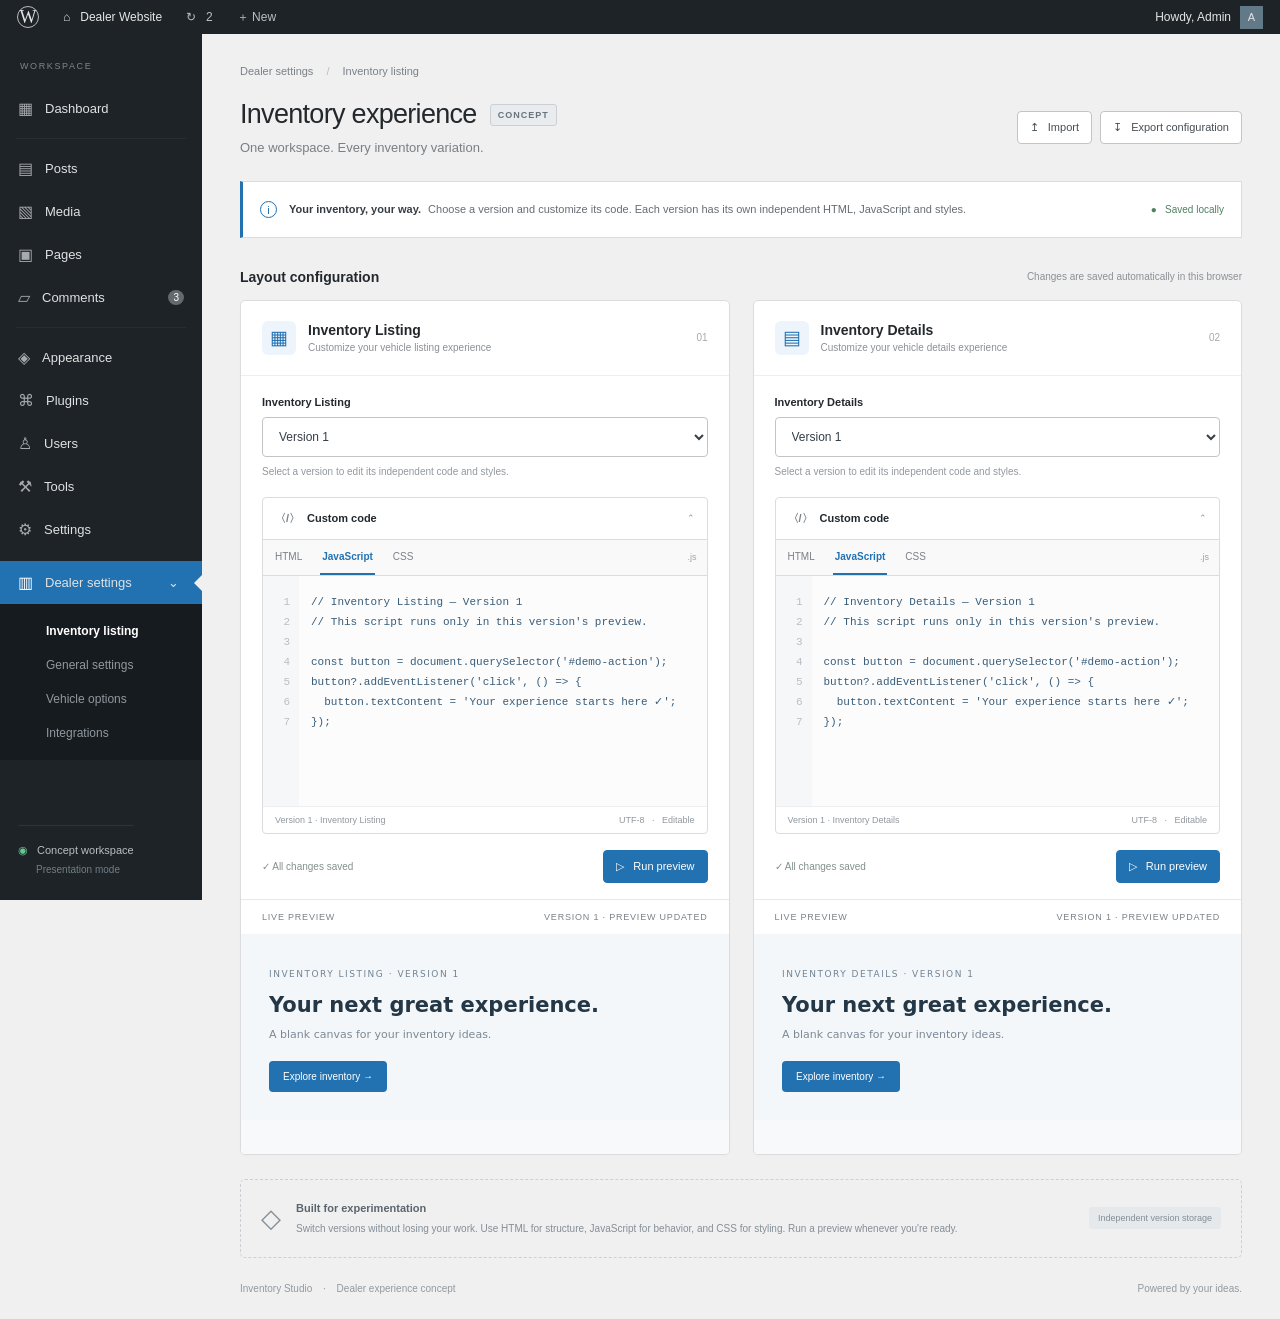
==== index.html @ e8d0c7a8 "Add WordPress-style inventory concept dashboard" ====
<!doctype html>
<html lang="en">
<head><meta charset="utf-8"><meta name="viewport" content="width=device-width, initial-scale=1"><title>Dealer settings ‹ Inventory Studio</title><link rel="stylesheet" href="styles.css"></head>
<body>
<header class="adminbar"><span class="wp-logo">W</span><span class="site-name">⌂ &nbsp; Dealer Website</span><span class="admin-muted">↻ &nbsp; 2</span><span class="admin-muted">＋ New</span><span class="account">Howdy, Admin <span class="avatar">A</span></span></header>
<aside class="sidebar"><div class="nav-label">WORKSPACE</div><div class="nav-item">▦ <span>Dashboard</span></div><div class="nav-divider"></div><div class="nav-item">▤ <span>Posts</span></div><div class="nav-item">▧ <span>Media</span></div><div class="nav-item">▣ <span>Pages</span></div><div class="nav-item">▱ <span>Comments</span><small>3</small></div><div class="nav-divider"></div><div class="nav-item">◈ <span>Appearance</span></div><div class="nav-item">⌘ <span>Plugins</span></div><div class="nav-item">♙ <span>Users</span></div><div class="nav-item">⚒ <span>Tools</span></div><div class="nav-item">⚙ <span>Settings</span></div><div class="dealer-nav"><button class="nav-item selected" id="dealer-toggle" aria-expanded="true">▥ <span>Dealer settings</span><span class="chevron">⌄</span></button><div class="submenu" id="dealer-menu"><button id="inventory-nav" class="active">Inventory listing</button><span>General settings</span><span>Vehicle options</span><span>Integrations</span></div></div><div class="sidebar-bottom">◉ <span>Concept workspace</span><small>Presentation mode</small></div></aside>
<main><div class="breadcrumbs">Dealer settings <span>/</span> Inventory listing</div><div class="page-heading"><div><h1>Inventory experience <span class="badge">CONCEPT</span></h1><p>One workspace. Every inventory variation.</p></div><div class="heading-actions"><button class="button" id="import-button">↥ &nbsp; Import</button><button class="button" id="export-button">↧ &nbsp; Export configuration</button><input type="file" id="import-file" accept="application/json" hidden></div></div>
<div class="notice"><span class="notice-icon">i</span><div><strong>Your inventory, your way.</strong> Choose a version and customize its code. Each version has its own independent HTML, JavaScript and styles.</div><span class="local-label">● &nbsp; Saved locally</span></div>
<div class="section-heading"><h2>Layout configuration</h2><span>Changes are saved automatically in this browser</span></div><div class="workspace" id="workspace"></div>
<div class="help-card"><span>◇</span><div><strong>Built for experimentation</strong><p>Switch versions without losing your work. Use HTML for structure, JavaScript for behavior, and CSS for styling. Run a preview whenever you're ready.</p></div><span class="help-tag">Independent version storage</span></div><footer><span>Inventory Studio <span class="footer-dot">·</span> Dealer experience concept</span><span>Powered by your ideas.</span></footer></main><div id="toast" role="status"></div><script src="app.js"></script></body></html>
---- styles.css ----
:root{font-family:-apple-system,BlinkMacSystemFont,"Segoe UI",sans-serif;color:#23282d;background:#f0f0f1;font-size:13px}*{box-sizing:border-box}body{margin:0}button,select,textarea{font:inherit}button{cursor:pointer}.adminbar{height:34px;background:#1d2327;color:#e5e5e5;display:flex;align-items:center;gap:24px;padding:0 17px;position:fixed;inset:0 0 auto;z-index:10;font-size:12px}.wp-logo{font-family:Georgia,serif;border:1.5px solid #b7bdc2;border-radius:50%;width:22px;height:22px;text-align:center;font-size:18px;line-height:20px}.admin-muted{color:#b9bfc4}.account{margin-left:auto;display:flex;align-items:center;gap:9px}.avatar{background:#627a88;width:23px;height:23px;display:grid;place-items:center;font-size:11px}.sidebar{position:fixed;top:34px;bottom:0;width:202px;background:#1d2327;color:#c3c4c7;padding-top:27px}.nav-label{font-size:9px;letter-spacing:1.6px;color:#7d868d;padding:0 20px 16px}.nav-item{display:flex;align-items:center;gap:12px;padding:12px 18px;font-size:16px;color:#a7aaad;width:100%;background:none;border:0;text-align:left}.nav-item span{font-size:13px;color:#e0e1e2}.nav-item small{background:#646970;border-radius:50%;font-size:10px;padding:2px 5px;margin-left:auto;color:white}.nav-divider{height:1px;background:#ffffff0c;margin:8px 16px}.selected{background:#2271b1;color:white;margin-top:10px;position:relative}.selected:after{content:"";position:absolute;right:0;border:8px solid transparent;border-right-color:#f0f0f1}.chevron{margin-left:auto;margin-right:5px}.submenu{padding:10px 0;background:#161b1f}.submenu button,.submenu>span{display:block;width:100%;text-align:left;border:0;background:none;padding:10px 19px 10px 46px;color:#90989f;font-size:12px}.submenu .active{color:#fff;font-weight:600}.dealer-nav:hover .submenu,.dealer-nav:focus-within .submenu{display:block!important}.sidebar-bottom{position:absolute;bottom:25px;margin:0 18px;border-top:1px solid #ffffff12;padding-top:18px;font-size:11px;color:#6ac393}.sidebar-bottom span{color:#b9bec2;margin-left:6px}.sidebar-bottom small{display:block;margin:7px 0 0 18px;color:#737e86;font-size:10px}main{margin-left:202px;padding:65px 38px 0;max-width:1800px}.breadcrumbs{color:#7b8086;font-size:11px}.breadcrumbs span{padding:0 10px;color:#b8bdc0}.page-heading{display:flex;align-items:center;justify-content:space-between;margin:22px 0 26px;gap:20px}h1{font-size:27px;letter-spacing:-.7px;font-weight:500;margin:0;display:flex;align-items:center;gap:13px}.badge{font-size:9px;color:#69757e;letter-spacing:1px;border:1px solid #ccd0d4;background:#e9ecee;padding:5px 7px;border-radius:3px;font-weight:600}.page-heading p{color:#787f85;margin:10px 0 0;font-size:13px}.heading-actions{display:flex;gap:8px}.button{background:#fff;border:1px solid #c3c4c7;border-radius:4px;color:#454d54;padding:9px 12px;font-size:11px}.button:hover{border-color:#2271b1;color:#2271b1}.notice{display:flex;align-items:center;gap:12px;background:#fff;border:1px solid #dcdcde;border-left:3px solid #2271b1;padding:18px 17px;line-height:1.7;font-size:11px;color:#656d74}.notice strong{color:#343c43;margin-right:4px}.notice-icon{color:#2271b1;border:1px solid #2271b1;border-radius:50%;width:17px;height:17px;text-align:center;line-height:16px;flex-shrink:0}.local-label{margin-left:auto;white-space:nowrap;color:#4f8062;font-size:10px}.section-heading{display:flex;justify-content:space-between;align-items:center;margin:31px 0 15px}.section-heading h2{font-size:14px;font-weight:600;margin:0}.section-heading>span{font-size:10px;color:#8b9095}.workspace{display:grid;grid-template-columns:1fr 1fr;gap:23px}.panel{background:#fff;border:1px solid #dcdcde;border-radius:5px;overflow:hidden;min-width:0;box-shadow:0 2px 3px #00000003}.panel-top{display:flex;gap:12px;align-items:center;padding:20px 21px;border-bottom:1px solid #eee}.panel-icon{width:34px;height:34px;border-radius:6px;background:#edf4fb;color:#2271b1;display:grid;place-items:center;font-size:19px}.panel h3{font-size:14px;margin:0 0 4px;font-weight:600}.panel-top p{margin:0;font-size:10px;color:#8b9095}.panel-number{margin-left:auto;font-size:10px;color:#a5a9ad}.version-field{padding:20px 21px}.version-field label{display:block;font-size:11px;font-weight:600;margin-bottom:9px}.select-wrapper{position:relative}.select-wrapper select{width:100%;padding:11px 12px;border:1px solid #c3c4c7;border-radius:4px;background:#fff;color:#363e46;outline-color:#2271b1;font-size:12px}.version-field p{font-size:10px;color:#93989e;margin:9px 0 0}.editor-widget{margin:0 21px;border:1px solid #dcdcde;border-radius:4px;overflow:hidden}.widget-heading{display:flex;align-items:center;gap:7px;padding:13px 12px;border-bottom:1px solid #dcdcde;font-weight:600;font-size:11px}.widget-heading span{color:#77818a}.widget-heading small{margin-left:auto;font-size:9px;color:#91989e;font-weight:400}.tabs{display:flex;align-items:center;background:#f9f9fa;border-bottom:1px solid #dcdcde;padding:0 10px;gap:16px}.tab{border:0;background:none;padding:11px 2px;font-size:10px;color:#7b8188;border-bottom:2px solid transparent}.tab.active{color:#2271b1;border-bottom-color:#2271b1;font-weight:600}.language-label{margin-left:auto;font-size:9px;color:#9da3a9}.code-container{display:flex;background:#fcfcfd;height:230px}.line-numbers{width:36px;flex-shrink:0;padding:16px 9px;text-align:right;color:#b9bfc5;background:#f6f7f8;overflow:hidden;font:11px/20px monospace;white-space:pre}.code-editor{resize:none;border:0;outline:none;padding:16px 12px;flex:1;width:100%;background:transparent;color:#385d7a;font:11px/20px ui-monospace,SFMono-Regular,Consolas,monospace;tab-size:2;white-space:pre;overflow:auto}.editor-status{padding:8px 12px;border-top:1px solid #eceef0;font-size:9px;color:#90989f;display:flex;justify-content:space-between}.panel-actions{display:flex;align-items:center;justify-content:space-between;padding:16px 21px}.save-status{font-size:10px;color:#83918b}.primary{background:#2271b1;border-color:#2271b1;color:#fff}.primary:hover{background:#135e96;color:#fff}.preview{border-top:1px solid #e7e8ea}.preview-heading{padding:12px 21px;display:flex;justify-content:space-between;color:#79828a;font-size:9px;text-transform:uppercase;letter-spacing:.8px}.preview iframe{width:100%;height:220px;border:0;background:#f7f9fb;display:block}.help-card{display:flex;gap:15px;align-items:center;border:1px dashed #ccd0d4;border-radius:5px;padding:20px;margin-top:24px;color:#848e96}.help-card>span:first-child{font-size:26px}.help-card strong{font-size:11px;color:#5b656e}.help-card p{font-size:10px;line-height:1.7;margin:5px 0 0}.help-tag{margin-left:auto;font-size:9px;white-space:nowrap;background:#e5e9ec;padding:6px 9px;border-radius:3px}footer{display:flex;justify-content:space-between;color:#92999f;font-size:10px;padding:25px 0}.footer-dot{padding:0 8px}#toast{position:fixed;bottom:25px;right:25px;background:#1d2327;color:white;padding:12px 18px;border-radius:5px;font-size:12px;display:none;z-index:30}button:focus-visible{outline:2px solid #2271b1;outline-offset:3px}@media(min-width:1500px){.code-container{height:300px}.preview iframe{height:260px}}@media(max-width:1050px){main{padding-left:23px;padding-right:23px}.workspace{grid-template-columns:1fr}.local-label,.help-tag{display:none}.heading-actions{flex-shrink:0}.page-heading{align-items:flex-start}h1{font-size:23px;flex-wrap:wrap}}@media(max-width:650px){.sidebar{width:55px}.nav-label,.nav-item span,.nav-item small,.submenu,.sidebar-bottom{display:none}.dealer-nav:hover .submenu,.dealer-nav:focus-within .submenu{display:block;position:absolute;left:55px;width:175px;z-index:20}.nav-item{padding:13px 18px}.submenu button,.submenu>span{padding-left:20px}main{margin-left:55px;padding:58px 15px 0}.page-heading{flex-direction:column}.section-heading>span,.admin-muted,.site-name{display:none}.notice{font-size:10px}.heading-actions .button{font-size:10px}footer{gap:15px;line-height:1.6}.panel-top,.version-field{padding:17px}.editor-widget{margin:0 17px}}
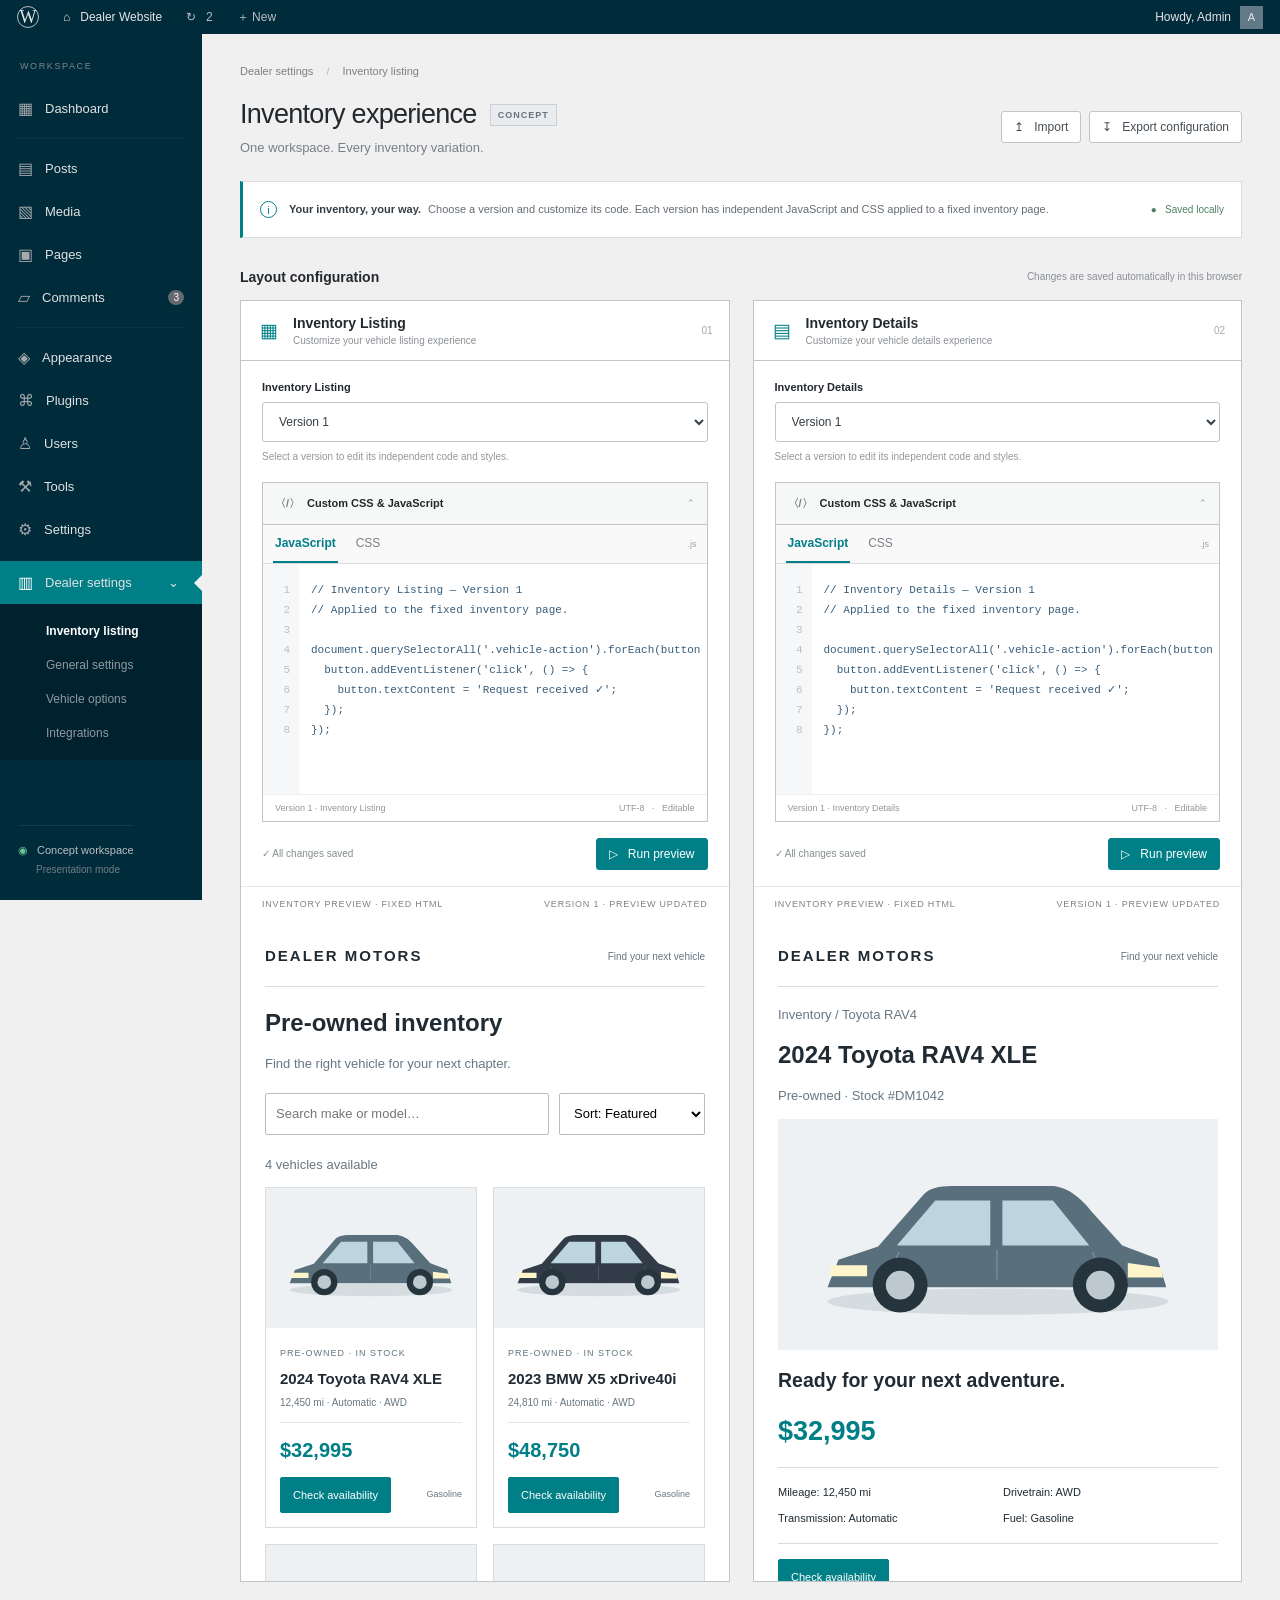
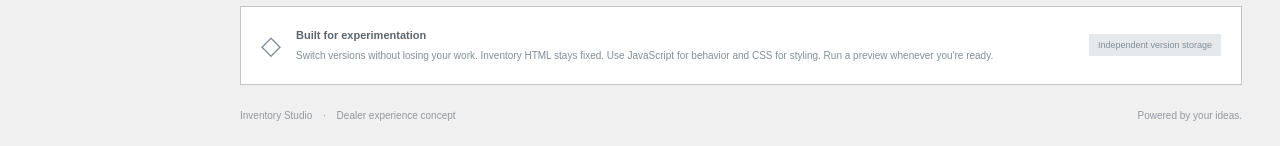
==== commit 57a14eff: "Restyle admin with WP Engine palette and fixed inventory previews" ====
--- a/index.html
+++ b/index.html
@@ -5,6 +5,6 @@
 <header class="adminbar"><span class="wp-logo">W</span><span class="site-name">⌂ &nbsp; Dealer Website</span><span class="admin-muted">↻ &nbsp; 2</span><span class="admin-muted">＋ New</span><span class="account">Howdy, Admin <span class="avatar">A</span></span></header>
 <aside class="sidebar"><div class="nav-label">WORKSPACE</div><div class="nav-item">▦ <span>Dashboard</span></div><div class="nav-divider"></div><div class="nav-item">▤ <span>Posts</span></div><div class="nav-item">▧ <span>Media</span></div><div class="nav-item">▣ <span>Pages</span></div><div class="nav-item">▱ <span>Comments</span><small>3</small></div><div class="nav-divider"></div><div class="nav-item">◈ <span>Appearance</span></div><div class="nav-item">⌘ <span>Plugins</span></div><div class="nav-item">♙ <span>Users</span></div><div class="nav-item">⚒ <span>Tools</span></div><div class="nav-item">⚙ <span>Settings</span></div><div class="dealer-nav"><button class="nav-item selected" id="dealer-toggle" aria-expanded="true">▥ <span>Dealer settings</span><span class="chevron">⌄</span></button><div class="submenu" id="dealer-menu"><button id="inventory-nav" class="active">Inventory listing</button><span>General settings</span><span>Vehicle options</span><span>Integrations</span></div></div><div class="sidebar-bottom">◉ <span>Concept workspace</span><small>Presentation mode</small></div></aside>
 <main><div class="breadcrumbs">Dealer settings <span>/</span> Inventory listing</div><div class="page-heading"><div><h1>Inventory experience <span class="badge">CONCEPT</span></h1><p>One workspace. Every inventory variation.</p></div><div class="heading-actions"><button class="button" id="import-button">↥ &nbsp; Import</button><button class="button" id="export-button">↧ &nbsp; Export configuration</button><input type="file" id="import-file" accept="application/json" hidden></div></div>
-<div class="notice"><span class="notice-icon">i</span><div><strong>Your inventory, your way.</strong> Choose a version and customize its code. Each version has its own independent HTML, JavaScript and styles.</div><span class="local-label">● &nbsp; Saved locally</span></div>
+<div class="notice"><span class="notice-icon">i</span><div><strong>Your inventory, your way.</strong> Choose a version and customize its code. Each version has independent JavaScript and CSS applied to a fixed inventory page.</div><span class="local-label">● &nbsp; Saved locally</span></div>
 <div class="section-heading"><h2>Layout configuration</h2><span>Changes are saved automatically in this browser</span></div><div class="workspace" id="workspace"></div>
-<div class="help-card"><span>◇</span><div><strong>Built for experimentation</strong><p>Switch versions without losing your work. Use HTML for structure, JavaScript for behavior, and CSS for styling. Run a preview whenever you're ready.</p></div><span class="help-tag">Independent version storage</span></div><footer><span>Inventory Studio <span class="footer-dot">·</span> Dealer experience concept</span><span>Powered by your ideas.</span></footer></main><div id="toast" role="status"></div><script src="app.js"></script></body></html>
+<div class="help-card"><span>◇</span><div><strong>Built for experimentation</strong><p>Switch versions without losing your work. Inventory HTML stays fixed. Use JavaScript for behavior and CSS for styling. Run a preview whenever you're ready.</p></div><span class="help-tag">Independent version storage</span></div><footer><span>Inventory Studio <span class="footer-dot">·</span> Dealer experience concept</span><span>Powered by your ideas.</span></footer></main><div id="toast" role="status"></div><script src="app.js"></script></body></html>
--- a/styles.css
+++ b/styles.css
@@ -1 +1,14 @@
-:root{font-family:-apple-system,BlinkMacSystemFont,"Segoe UI",sans-serif;color:#23282d;background:#f0f0f1;font-size:13px}*{box-sizing:border-box}body{margin:0}button,select,textarea{font:inherit}button{cursor:pointer}.adminbar{height:34px;background:#1d2327;color:#e5e5e5;display:flex;align-items:center;gap:24px;padding:0 17px;position:fixed;inset:0 0 auto;z-index:10;font-size:12px}.wp-logo{font-family:Georgia,serif;border:1.5px solid #b7bdc2;border-radius:50%;width:22px;height:22px;text-align:center;font-size:18px;line-height:20px}.admin-muted{color:#b9bfc4}.account{margin-left:auto;display:flex;align-items:center;gap:9px}.avatar{background:#627a88;width:23px;height:23px;display:grid;place-items:center;font-size:11px}.sidebar{position:fixed;top:34px;bottom:0;width:202px;background:#1d2327;color:#c3c4c7;padding-top:27px}.nav-label{font-size:9px;letter-spacing:1.6px;color:#7d868d;padding:0 20px 16px}.nav-item{display:flex;align-items:center;gap:12px;padding:12px 18px;font-size:16px;color:#a7aaad;width:100%;background:none;border:0;text-align:left}.nav-item span{font-size:13px;color:#e0e1e2}.nav-item small{background:#646970;border-radius:50%;font-size:10px;padding:2px 5px;margin-left:auto;color:white}.nav-divider{height:1px;background:#ffffff0c;margin:8px 16px}.selected{background:#2271b1;color:white;margin-top:10px;position:relative}.selected:after{content:"";position:absolute;right:0;border:8px solid transparent;border-right-color:#f0f0f1}.chevron{margin-left:auto;margin-right:5px}.submenu{padding:10px 0;background:#161b1f}.submenu button,.submenu>span{display:block;width:100%;text-align:left;border:0;background:none;padding:10px 19px 10px 46px;color:#90989f;font-size:12px}.submenu .active{color:#fff;font-weight:600}.dealer-nav:hover .submenu,.dealer-nav:focus-within .submenu{display:block!important}.sidebar-bottom{position:absolute;bottom:25px;margin:0 18px;border-top:1px solid #ffffff12;padding-top:18px;font-size:11px;color:#6ac393}.sidebar-bottom span{color:#b9bec2;margin-left:6px}.sidebar-bottom small{display:block;margin:7px 0 0 18px;color:#737e86;font-size:10px}main{margin-left:202px;padding:65px 38px 0;max-width:1800px}.breadcrumbs{color:#7b8086;font-size:11px}.breadcrumbs span{padding:0 10px;color:#b8bdc0}.page-heading{display:flex;align-items:center;justify-content:space-between;margin:22px 0 26px;gap:20px}h1{font-size:27px;letter-spacing:-.7px;font-weight:500;margin:0;display:flex;align-items:center;gap:13px}.badge{font-size:9px;color:#69757e;letter-spacing:1px;border:1px solid #ccd0d4;background:#e9ecee;padding:5px 7px;border-radius:3px;font-weight:600}.page-heading p{color:#787f85;margin:10px 0 0;font-size:13px}.heading-actions{display:flex;gap:8px}.button{background:#fff;border:1px solid #c3c4c7;border-radius:4px;color:#454d54;padding:9px 12px;font-size:11px}.button:hover{border-color:#2271b1;color:#2271b1}.notice{display:flex;align-items:center;gap:12px;background:#fff;border:1px solid #dcdcde;border-left:3px solid #2271b1;padding:18px 17px;line-height:1.7;font-size:11px;color:#656d74}.notice strong{color:#343c43;margin-right:4px}.notice-icon{color:#2271b1;border:1px solid #2271b1;border-radius:50%;width:17px;height:17px;text-align:center;line-height:16px;flex-shrink:0}.local-label{margin-left:auto;white-space:nowrap;color:#4f8062;font-size:10px}.section-heading{display:flex;justify-content:space-between;align-items:center;margin:31px 0 15px}.section-heading h2{font-size:14px;font-weight:600;margin:0}.section-heading>span{font-size:10px;color:#8b9095}.workspace{display:grid;grid-template-columns:1fr 1fr;gap:23px}.panel{background:#fff;border:1px solid #dcdcde;border-radius:5px;overflow:hidden;min-width:0;box-shadow:0 2px 3px #00000003}.panel-top{display:flex;gap:12px;align-items:center;padding:20px 21px;border-bottom:1px solid #eee}.panel-icon{width:34px;height:34px;border-radius:6px;background:#edf4fb;color:#2271b1;display:grid;place-items:center;font-size:19px}.panel h3{font-size:14px;margin:0 0 4px;font-weight:600}.panel-top p{margin:0;font-size:10px;color:#8b9095}.panel-number{margin-left:auto;font-size:10px;color:#a5a9ad}.version-field{padding:20px 21px}.version-field label{display:block;font-size:11px;font-weight:600;margin-bottom:9px}.select-wrapper{position:relative}.select-wrapper select{width:100%;padding:11px 12px;border:1px solid #c3c4c7;border-radius:4px;background:#fff;color:#363e46;outline-color:#2271b1;font-size:12px}.version-field p{font-size:10px;color:#93989e;margin:9px 0 0}.editor-widget{margin:0 21px;border:1px solid #dcdcde;border-radius:4px;overflow:hidden}.widget-heading{display:flex;align-items:center;gap:7px;padding:13px 12px;border-bottom:1px solid #dcdcde;font-weight:600;font-size:11px}.widget-heading span{color:#77818a}.widget-heading small{margin-left:auto;font-size:9px;color:#91989e;font-weight:400}.tabs{display:flex;align-items:center;background:#f9f9fa;border-bottom:1px solid #dcdcde;padding:0 10px;gap:16px}.tab{border:0;background:none;padding:11px 2px;font-size:10px;color:#7b8188;border-bottom:2px solid transparent}.tab.active{color:#2271b1;border-bottom-color:#2271b1;font-weight:600}.language-label{margin-left:auto;font-size:9px;color:#9da3a9}.code-container{display:flex;background:#fcfcfd;height:230px}.line-numbers{width:36px;flex-shrink:0;padding:16px 9px;text-align:right;color:#b9bfc5;background:#f6f7f8;overflow:hidden;font:11px/20px monospace;white-space:pre}.code-editor{resize:none;border:0;outline:none;padding:16px 12px;flex:1;width:100%;background:transparent;color:#385d7a;font:11px/20px ui-monospace,SFMono-Regular,Consolas,monospace;tab-size:2;white-space:pre;overflow:auto}.editor-status{padding:8px 12px;border-top:1px solid #eceef0;font-size:9px;color:#90989f;display:flex;justify-content:space-between}.panel-actions{display:flex;align-items:center;justify-content:space-between;padding:16px 21px}.save-status{font-size:10px;color:#83918b}.primary{background:#2271b1;border-color:#2271b1;color:#fff}.primary:hover{background:#135e96;color:#fff}.preview{border-top:1px solid #e7e8ea}.preview-heading{padding:12px 21px;display:flex;justify-content:space-between;color:#79828a;font-size:9px;text-transform:uppercase;letter-spacing:.8px}.preview iframe{width:100%;height:220px;border:0;background:#f7f9fb;display:block}.help-card{display:flex;gap:15px;align-items:center;border:1px dashed #ccd0d4;border-radius:5px;padding:20px;margin-top:24px;color:#848e96}.help-card>span:first-child{font-size:26px}.help-card strong{font-size:11px;color:#5b656e}.help-card p{font-size:10px;line-height:1.7;margin:5px 0 0}.help-tag{margin-left:auto;font-size:9px;white-space:nowrap;background:#e5e9ec;padding:6px 9px;border-radius:3px}footer{display:flex;justify-content:space-between;color:#92999f;font-size:10px;padding:25px 0}.footer-dot{padding:0 8px}#toast{position:fixed;bottom:25px;right:25px;background:#1d2327;color:white;padding:12px 18px;border-radius:5px;font-size:12px;display:none;z-index:30}button:focus-visible{outline:2px solid #2271b1;outline-offset:3px}@media(min-width:1500px){.code-container{height:300px}.preview iframe{height:260px}}@media(max-width:1050px){main{padding-left:23px;padding-right:23px}.workspace{grid-template-columns:1fr}.local-label,.help-tag{display:none}.heading-actions{flex-shrink:0}.page-heading{align-items:flex-start}h1{font-size:23px;flex-wrap:wrap}}@media(max-width:650px){.sidebar{width:55px}.nav-label,.nav-item span,.nav-item small,.submenu,.sidebar-bottom{display:none}.dealer-nav:hover .submenu,.dealer-nav:focus-within .submenu{display:block;position:absolute;left:55px;width:175px;z-index:20}.nav-item{padding:13px 18px}.submenu button,.submenu>span{padding-left:20px}main{margin-left:55px;padding:58px 15px 0}.page-heading{flex-direction:column}.section-heading>span,.admin-muted,.site-name{display:none}.notice{font-size:10px}.heading-actions .button{font-size:10px}footer{gap:15px;line-height:1.6}.panel-top,.version-field{padding:17px}.editor-widget{margin:0 17px}}
+:root{font-family:-apple-system,BlinkMacSystemFont,"Segoe UI",sans-serif;color:#23282d;background:#f0f0f1;font-size:13px}*{box-sizing:border-box}body{margin:0}button,select,textarea{font:inherit}button{cursor:pointer}.adminbar{height:34px;background:#002b3a;color:#e5e5e5;display:flex;align-items:center;gap:24px;padding:0 17px;position:fixed;inset:0 0 auto;z-index:10;font-size:12px}.wp-logo{font-family:Georgia,serif;border:1.5px solid #b7bdc2;border-radius:50%;width:22px;height:22px;text-align:center;font-size:18px;line-height:20px}.admin-muted{color:#b9bfc4}.account{margin-left:auto;display:flex;align-items:center;gap:9px}.avatar{background:#627a88;width:23px;height:23px;display:grid;place-items:center;font-size:11px}.sidebar{position:fixed;top:34px;bottom:0;width:202px;background:#002b3a;color:#c3c4c7;padding-top:27px}.nav-label{font-size:9px;letter-spacing:1.6px;color:#7d868d;padding:0 20px 16px}.nav-item{display:flex;align-items:center;gap:12px;padding:12px 18px;font-size:16px;color:#a7aaad;width:100%;background:none;border:0;text-align:left}.nav-item span{font-size:13px;color:#e0e1e2}.nav-item small{background:#646970;border-radius:50%;font-size:10px;padding:2px 5px;margin-left:auto;color:white}.nav-divider{height:1px;background:#ffffff0c;margin:8px 16px}.selected{background:#007f86;color:white;margin-top:10px;position:relative}.selected:after{content:"";position:absolute;right:0;border:8px solid transparent;border-right-color:#f0f0f1}.chevron{margin-left:auto;margin-right:5px}.submenu{padding:10px 0;background:#00222f}.submenu button,.submenu>span{display:block;width:100%;text-align:left;border:0;background:none;padding:10px 19px 10px 46px;color:#90989f;font-size:12px}.submenu .active{color:#fff;font-weight:600}.dealer-nav:hover .submenu,.dealer-nav:focus-within .submenu{display:block!important}.sidebar-bottom{position:absolute;bottom:25px;margin:0 18px;border-top:1px solid #ffffff12;padding-top:18px;font-size:11px;color:#6ac393}.sidebar-bottom span{color:#b9bec2;margin-left:6px}.sidebar-bottom small{display:block;margin:7px 0 0 18px;color:#737e86;font-size:10px}main{margin-left:202px;padding:65px 38px 0;max-width:1800px}.breadcrumbs{color:#7b8086;font-size:11px}.breadcrumbs span{padding:0 10px;color:#b8bdc0}.page-heading{display:flex;align-items:center;justify-content:space-between;margin:22px 0 26px;gap:20px}h1{font-size:27px;letter-spacing:-.7px;font-weight:500;margin:0;display:flex;align-items:center;gap:13px}.badge{font-size:9px;color:#69757e;letter-spacing:1px;border:1px solid #ccd0d4;background:#e9ecee;padding:5px 7px;border-radius:3px;font-weight:600}.page-heading p{color:#787f85;margin:10px 0 0;font-size:13px}.heading-actions{display:flex;gap:8px}.button{background:#fff;border:1px solid #c3c4c7;border-radius:4px;color:#454d54;padding:9px 12px;font-size:11px}.button:hover{border-color:#007f86;color:#007f86}.notice{display:flex;align-items:center;gap:12px;background:#fff;border:1px solid #dcdcde;border-left:3px solid #007f86;padding:18px 17px;line-height:1.7;font-size:11px;color:#656d74}.notice strong{color:#343c43;margin-right:4px}.notice-icon{color:#007f86;border:1px solid #007f86;border-radius:50%;width:17px;height:17px;text-align:center;line-height:16px;flex-shrink:0}.local-label{margin-left:auto;white-space:nowrap;color:#4f8062;font-size:10px}.section-heading{display:flex;justify-content:space-between;align-items:center;margin:31px 0 15px}.section-heading h2{font-size:14px;font-weight:600;margin:0}.section-heading>span{font-size:10px;color:#8b9095}.workspace{display:grid;grid-template-columns:1fr 1fr;gap:23px}.panel{background:#fff;border:1px solid #dcdcde;border-radius:5px;overflow:hidden;min-width:0;box-shadow:0 2px 3px #00000003}.panel-top{display:flex;gap:12px;align-items:center;padding:20px 21px;border-bottom:1px solid #eee}.panel-icon{width:34px;height:34px;border-radius:6px;background:#eaf6f5;color:#007f86;display:grid;place-items:center;font-size:19px}.panel h3{font-size:14px;margin:0 0 4px;font-weight:600}.panel-top p{margin:0;font-size:10px;color:#8b9095}.panel-number{margin-left:auto;font-size:10px;color:#a5a9ad}.version-field{padding:20px 21px}.version-field label{display:block;font-size:11px;font-weight:600;margin-bottom:9px}.select-wrapper{position:relative}.select-wrapper select{width:100%;padding:11px 12px;border:1px solid #c3c4c7;border-radius:4px;background:#fff;color:#363e46;outline-color:#007f86;font-size:12px}.version-field p{font-size:10px;color:#93989e;margin:9px 0 0}.editor-widget{margin:0 21px;border:1px solid #dcdcde;border-radius:4px;overflow:hidden}.widget-heading{display:flex;align-items:center;gap:7px;padding:13px 12px;border-bottom:1px solid #dcdcde;font-weight:600;font-size:11px}.widget-heading span{color:#77818a}.widget-heading small{margin-left:auto;font-size:9px;color:#91989e;font-weight:400}.tabs{display:flex;align-items:center;background:#f9f9fa;border-bottom:1px solid #dcdcde;padding:0 10px;gap:16px}.tab{border:0;background:none;padding:11px 2px;font-size:10px;color:#7b8188;border-bottom:2px solid transparent}.tab.active{color:#007f86;border-bottom-color:#007f86;font-weight:600}.language-label{margin-left:auto;font-size:9px;color:#9da3a9}.code-container{display:flex;background:#fcfcfd;height:230px}.line-numbers{width:36px;flex-shrink:0;padding:16px 9px;text-align:right;color:#b9bfc5;background:#f6f7f8;overflow:hidden;font:11px/20px monospace;white-space:pre}.code-editor{resize:none;border:0;outline:none;padding:16px 12px;flex:1;width:100%;background:transparent;color:#385d7a;font:11px/20px ui-monospace,SFMono-Regular,Consolas,monospace;tab-size:2;white-space:pre;overflow:auto}.editor-status{padding:8px 12px;border-top:1px solid #eceef0;font-size:9px;color:#90989f;display:flex;justify-content:space-between}.panel-actions{display:flex;align-items:center;justify-content:space-between;padding:16px 21px}.save-status{font-size:10px;color:#83918b}.primary{background:#007f86;border-color:#007f86;color:#fff}.primary:hover{background:#005e64;color:#fff}.preview{border-top:1px solid #e7e8ea}.preview-heading{padding:12px 21px;display:flex;justify-content:space-between;color:#79828a;font-size:9px;text-transform:uppercase;letter-spacing:.8px}.preview iframe{width:100%;height:220px;border:0;background:#f7f9fb;display:block}.help-card{display:flex;gap:15px;align-items:center;border:1px dashed #ccd0d4;border-radius:5px;padding:20px;margin-top:24px;color:#848e96}.help-card>span:first-child{font-size:26px}.help-card strong{font-size:11px;color:#5b656e}.help-card p{font-size:10px;line-height:1.7;margin:5px 0 0}.help-tag{margin-left:auto;font-size:9px;white-space:nowrap;background:#e5e9ec;padding:6px 9px;border-radius:3px}footer{display:flex;justify-content:space-between;color:#92999f;font-size:10px;padding:25px 0}.footer-dot{padding:0 8px}#toast{position:fixed;bottom:25px;right:25px;background:#002b3a;color:white;padding:12px 18px;border-radius:5px;font-size:12px;display:none;z-index:30}button:focus-visible{outline:2px solid #007f86;outline-offset:3px}@media(min-width:1500px){.code-container{height:300px}.preview iframe{height:260px}}@media(max-width:1050px){main{padding-left:23px;padding-right:23px}.workspace{grid-template-columns:1fr}.local-label,.help-tag{display:none}.heading-actions{flex-shrink:0}.page-heading{align-items:flex-start}h1{font-size:23px;flex-wrap:wrap}}@media(max-width:650px){.sidebar{width:55px}.nav-label,.nav-item span,.nav-item small,.submenu,.sidebar-bottom{display:none}.dealer-nav:hover .submenu,.dealer-nav:focus-within .submenu{display:block;position:absolute;left:55px;width:175px;z-index:20}.nav-item{padding:13px 18px}.submenu button,.submenu>span{padding-left:20px}main{margin-left:55px;padding:58px 15px 0}.page-heading{flex-direction:column}.section-heading>span,.admin-muted,.site-name{display:none}.notice{font-size:10px}.heading-actions .button{font-size:10px}footer{gap:15px;line-height:1.6}.panel-top,.version-field{padding:17px}.editor-widget{margin:0 17px}}
+
+/* WordPress admin uses flat metaboxes, solid separators and compact controls. */
+.panel,.editor-widget,.help-card{border-radius:0;box-shadow:none}
+.panel{border:1px solid #c3c4c7}.panel-top{background:#fff;border-bottom:1px solid #c3c4c7;padding:14px 16px}
+.panel-icon{border-radius:0;background:none;color:#007f86;width:24px;height:24px}
+.button,.select-wrapper select{border-radius:3px}.button{font-size:12px;padding:6px 12px;min-height:32px}
+.editor-widget{border-color:#c3c4c7}.widget-heading{background:#f6f7f7;border-color:#c3c4c7}.code-container{background:#fff}.tab{font-size:12px}
+.preview iframe{height:660px}.help-card{border:1px solid #c3c4c7;background:#fff}.badge,.help-tag{border-radius:0}
+.nav-item,.submenu>span,.submenu button,.adminbar>span,.tab,.button,select{transition:background-color .14s,color .14s,border-color .14s}
+.nav-item:hover,.nav-item:focus-visible{background:#004456;color:#00d5c6;cursor:pointer}.nav-item:hover span{color:#fff}
+.selected,.selected:hover{background:#007f86}.submenu button:hover,.submenu>span:hover{background:#004456;color:#fff;cursor:pointer}
+.adminbar>span:hover{color:#00d5c6;cursor:pointer}.tab:hover{color:#005e64;background:#eaf6f5}.button:hover{background:#f0f6f6;border-color:#005e64;color:#005e64}.primary:hover{background:#005e64;color:#fff}
+select:hover{border-color:#007f86;background:#f6fbfb}.account:hover .avatar{background:#007f86}.sidebar-bottom:hover{color:#00d5c6;cursor:pointer}
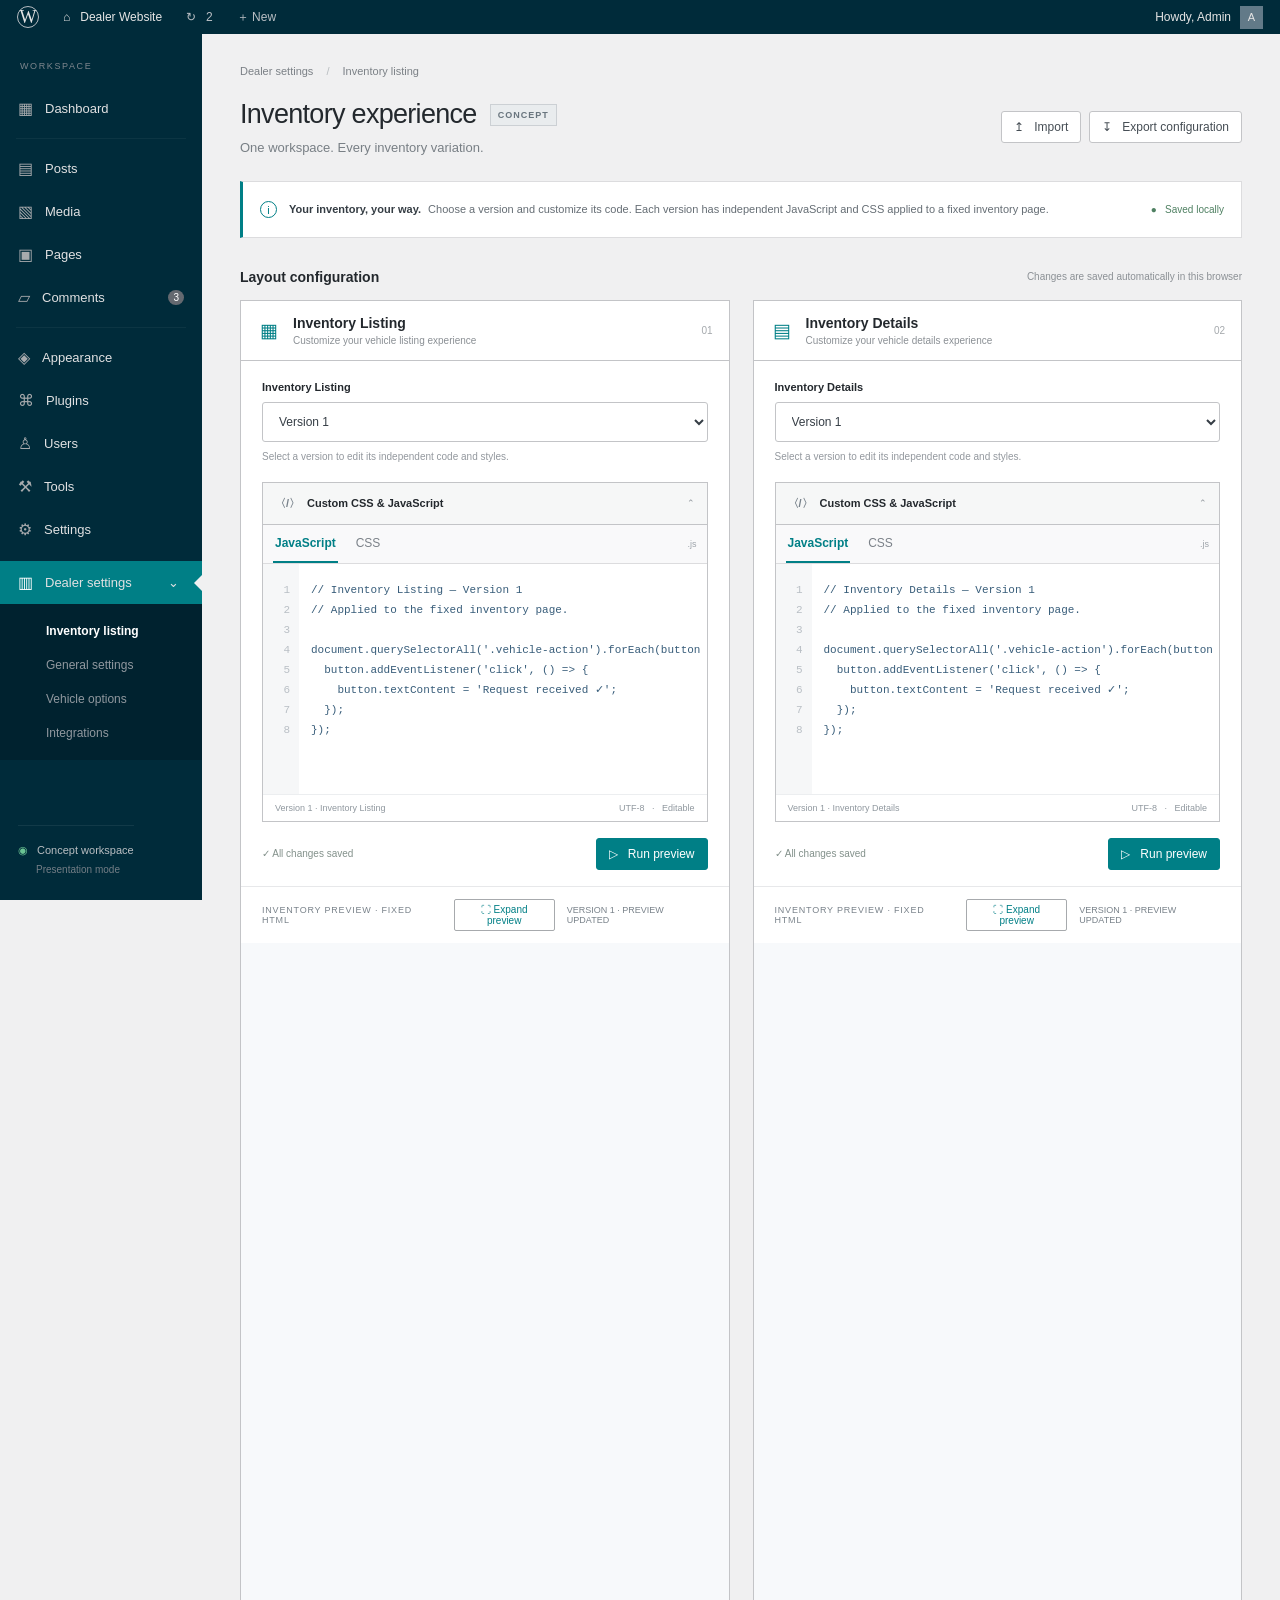
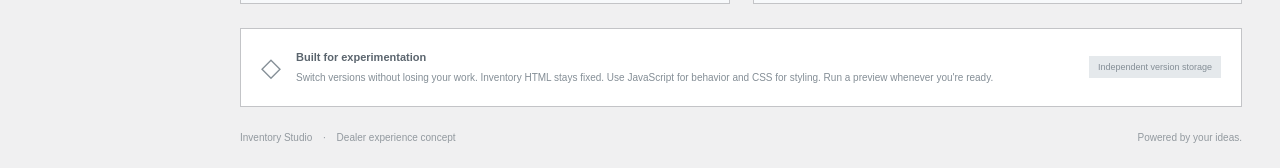
==== commit 07df5964: "Add reference-based inventory layouts for versions 4, 5 and 6" ====
--- a/index.html
+++ b/index.html
@@ -7,4 +7,4 @@
 <main><div class="breadcrumbs">Dealer settings <span>/</span> Inventory listing</div><div class="page-heading"><div><h1>Inventory experience <span class="badge">CONCEPT</span></h1><p>One workspace. Every inventory variation.</p></div><div class="heading-actions"><button class="button" id="import-button">↥ &nbsp; Import</button><button class="button" id="export-button">↧ &nbsp; Export configuration</button><input type="file" id="import-file" accept="application/json" hidden></div></div>
 <div class="notice"><span class="notice-icon">i</span><div><strong>Your inventory, your way.</strong> Choose a version and customize its code. Each version has independent JavaScript and CSS applied to a fixed inventory page.</div><span class="local-label">● &nbsp; Saved locally</span></div>
 <div class="section-heading"><h2>Layout configuration</h2><span>Changes are saved automatically in this browser</span></div><div class="workspace" id="workspace"></div>
-<div class="help-card"><span>◇</span><div><strong>Built for experimentation</strong><p>Switch versions without losing your work. Inventory HTML stays fixed. Use JavaScript for behavior and CSS for styling. Run a preview whenever you're ready.</p></div><span class="help-tag">Independent version storage</span></div><footer><span>Inventory Studio <span class="footer-dot">·</span> Dealer experience concept</span><span>Powered by your ideas.</span></footer></main><div id="toast" role="status"></div><script src="app.js"></script></body></html>
+<div class="help-card"><span>◇</span><div><strong>Built for experimentation</strong><p>Switch versions without losing your work. Inventory HTML stays fixed. Use JavaScript for behavior and CSS for styling. Run a preview whenever you're ready.</p></div><span class="help-tag">Independent version storage</span></div><footer><span>Inventory Studio <span class="footer-dot">·</span> Dealer experience concept</span><span>Powered by your ideas.</span></footer></main><div id="toast" role="status"></div><script src="inventory-layouts.js"></script><script src="app.js"></script></body></html>
--- a/styles.css
+++ b/styles.css
@@ -12,3 +12,5 @@
 .selected,.selected:hover{background:#007f86}.submenu button:hover,.submenu>span:hover{background:#004456;color:#fff;cursor:pointer}
 .adminbar>span:hover{color:#00d5c6;cursor:pointer}.tab:hover{color:#005e64;background:#eaf6f5}.button:hover{background:#f0f6f6;border-color:#005e64;color:#005e64}.primary:hover{background:#005e64;color:#fff}
 select:hover{border-color:#007f86;background:#f6fbfb}.account:hover .avatar{background:#007f86}.sidebar-bottom:hover{color:#00d5c6;cursor:pointer}
+
+.expand-preview{border:1px solid #a7aaad;background:#fff;color:#007f86;padding:4px 8px;font-size:10px;border-radius:2px;cursor:pointer;margin-left:auto}.expand-preview:hover{background:#eaf6f5;border-color:#007f86}.preview-heading{align-items:center;gap:12px}.preview-status{letter-spacing:0}.preview-expanded{position:fixed;inset:34px 0 0 202px;z-index:50;background:#fff;display:flex;flex-direction:column}.preview-expanded .preview-heading{flex-shrink:0;background:#f6f7f7;border-bottom:1px solid #c3c4c7;padding:12px 20px}.preview-expanded iframe{height:100%!important;flex:1;min-height:0}.has-expanded-preview{overflow:hidden}@media(max-width:650px){.preview-expanded{left:0}.preview-heading{flex-wrap:wrap}.preview-status{font-size:8px}}
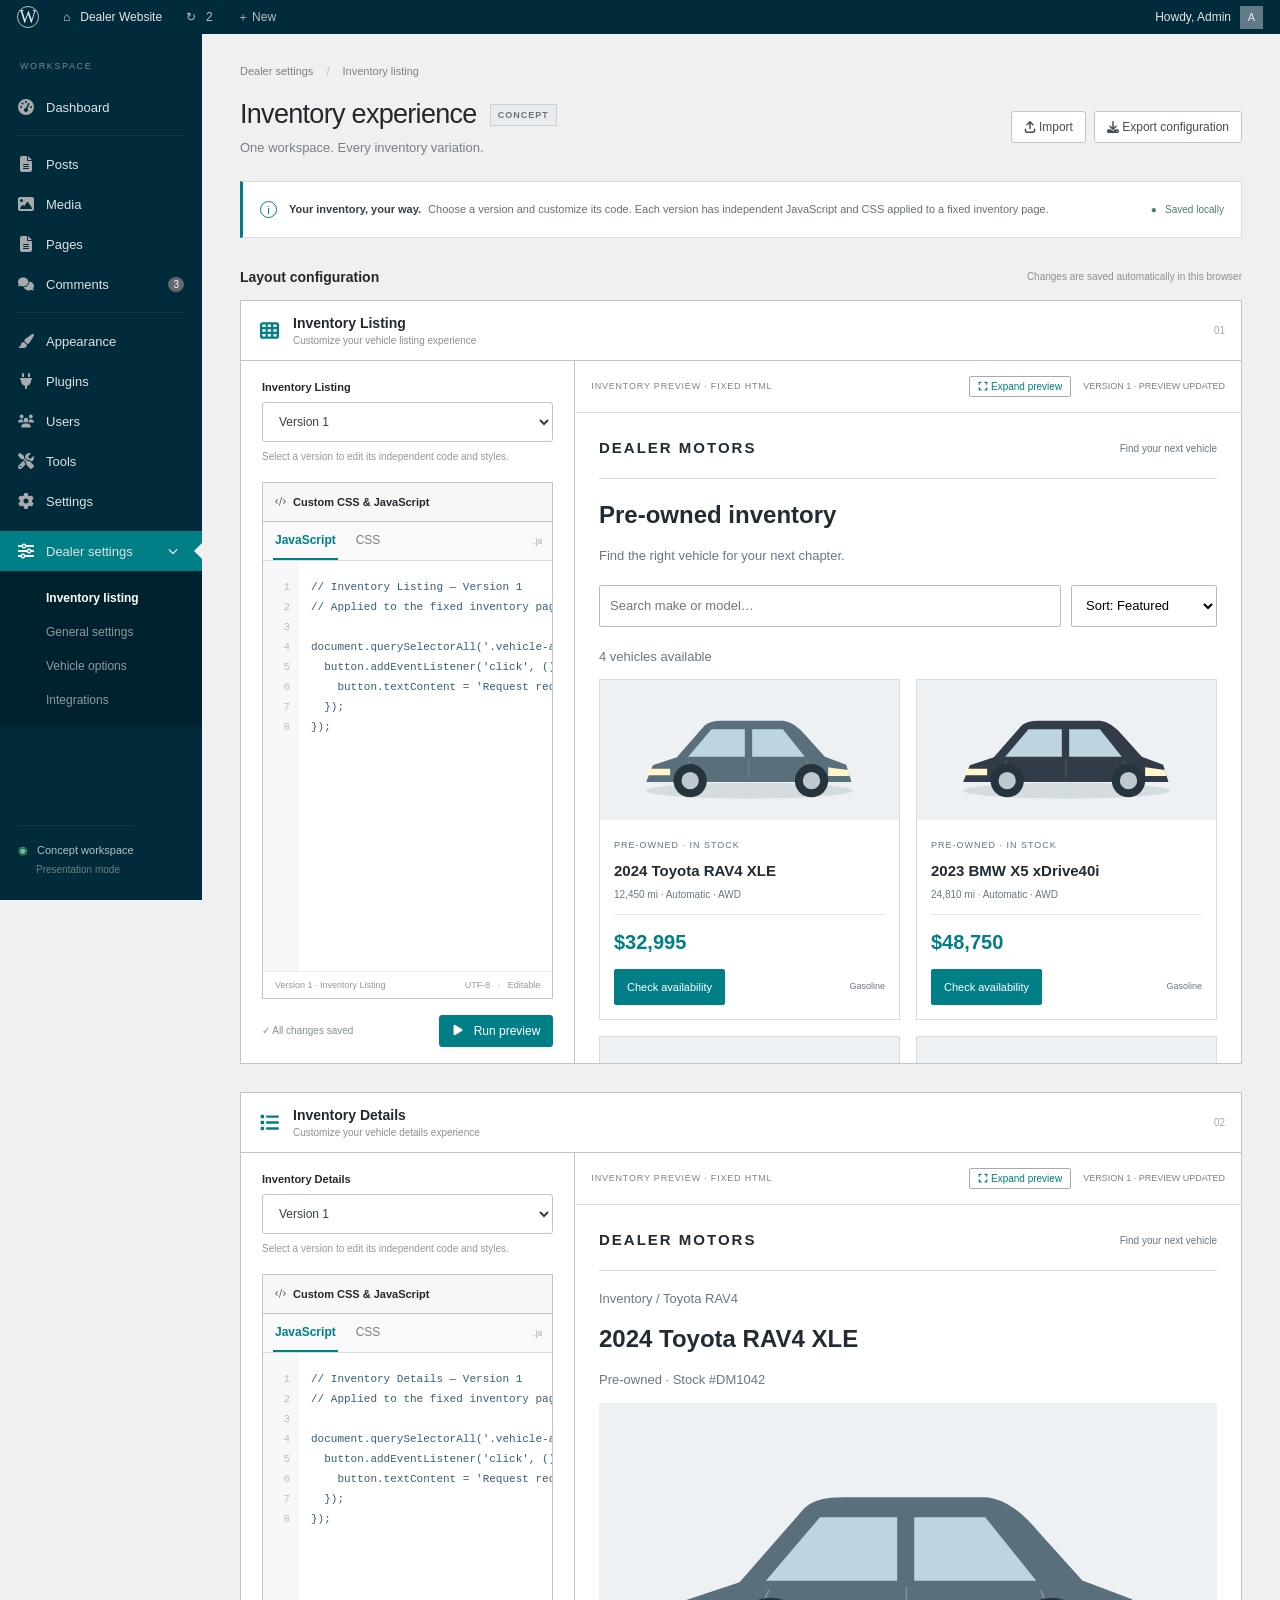
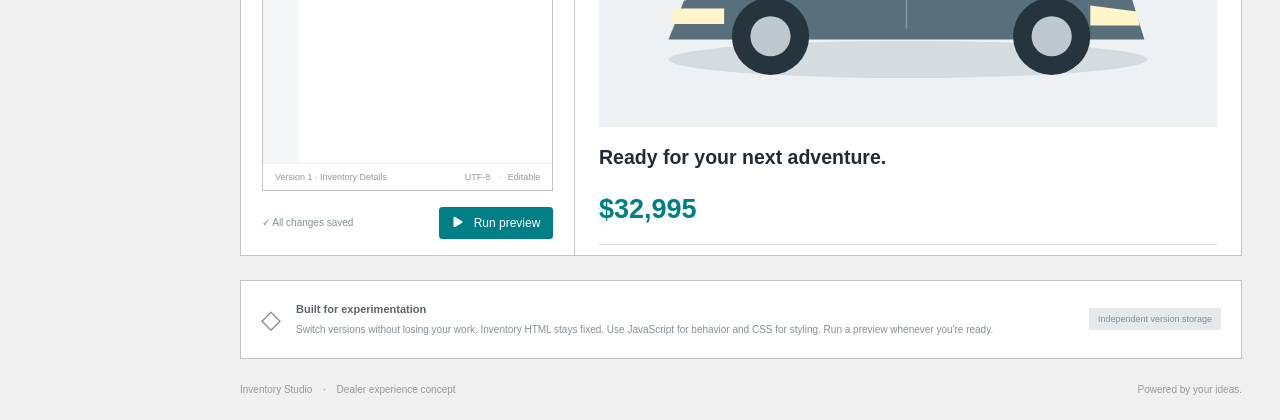
==== commit a6bd381c: "Stack inventory sections with side previews and animated Font Awesome controls" ====
--- a/index.html
+++ b/index.html
@@ -3,8 +3,8 @@
 <head><meta charset="utf-8"><meta name="viewport" content="width=device-width, initial-scale=1"><title>Dealer settings ‹ Inventory Studio</title><link rel="stylesheet" href="styles.css"></head>
 <body>
 <header class="adminbar"><span class="wp-logo">W</span><span class="site-name">⌂ &nbsp; Dealer Website</span><span class="admin-muted">↻ &nbsp; 2</span><span class="admin-muted">＋ New</span><span class="account">Howdy, Admin <span class="avatar">A</span></span></header>
-<aside class="sidebar"><div class="nav-label">WORKSPACE</div><div class="nav-item">▦ <span>Dashboard</span></div><div class="nav-divider"></div><div class="nav-item">▤ <span>Posts</span></div><div class="nav-item">▧ <span>Media</span></div><div class="nav-item">▣ <span>Pages</span></div><div class="nav-item">▱ <span>Comments</span><small>3</small></div><div class="nav-divider"></div><div class="nav-item">◈ <span>Appearance</span></div><div class="nav-item">⌘ <span>Plugins</span></div><div class="nav-item">♙ <span>Users</span></div><div class="nav-item">⚒ <span>Tools</span></div><div class="nav-item">⚙ <span>Settings</span></div><div class="dealer-nav"><button class="nav-item selected" id="dealer-toggle" aria-expanded="true">▥ <span>Dealer settings</span><span class="chevron">⌄</span></button><div class="submenu" id="dealer-menu"><button id="inventory-nav" class="active">Inventory listing</button><span>General settings</span><span>Vehicle options</span><span>Integrations</span></div></div><div class="sidebar-bottom">◉ <span>Concept workspace</span><small>Presentation mode</small></div></aside>
-<main><div class="breadcrumbs">Dealer settings <span>/</span> Inventory listing</div><div class="page-heading"><div><h1>Inventory experience <span class="badge">CONCEPT</span></h1><p>One workspace. Every inventory variation.</p></div><div class="heading-actions"><button class="button" id="import-button">↥ &nbsp; Import</button><button class="button" id="export-button">↧ &nbsp; Export configuration</button><input type="file" id="import-file" accept="application/json" hidden></div></div>
+<aside class="sidebar"><div class="nav-label">WORKSPACE</div><div class="nav-item"><svg class="fa-icon" aria-hidden="true" focusable="false" xmlns="http://www.w3.org/2000/svg" viewBox="0 0 512 512"><path d="M0 256a256 256 0 1 1 512 0A256 256 0 1 1 0 256zM288 96a32 32 0 1 0 -64 0 32 32 0 1 0 64 0zM256 416c35.3 0 64-28.7 64-64c0-17.4-6.9-33.1-18.1-44.6L366 161.7c5.3-12.1-.2-26.3-12.3-31.6s-26.3 .2-31.6 12.3L257.9 288c-.6 0-1.3 0-1.9 0c-35.3 0-64 28.7-64 64s28.7 64 64 64zM176 144a32 32 0 1 0 -64 0 32 32 0 1 0 64 0zM96 288a32 32 0 1 0 0-64 32 32 0 1 0 0 64zm352-32a32 32 0 1 0 -64 0 32 32 0 1 0 64 0z"/></svg> <span>Dashboard</span></div><div class="nav-divider"></div><div class="nav-item"><svg class="fa-icon" aria-hidden="true" focusable="false" xmlns="http://www.w3.org/2000/svg" viewBox="0 0 384 512"><path d="M64 0C28.7 0 0 28.7 0 64L0 448c0 35.3 28.7 64 64 64l256 0c35.3 0 64-28.7 64-64l0-288-128 0c-17.7 0-32-14.3-32-32L224 0 64 0zM256 0l0 128 128 0L256 0zM112 256l160 0c8.8 0 16 7.2 16 16s-7.2 16-16 16l-160 0c-8.8 0-16-7.2-16-16s7.2-16 16-16zm0 64l160 0c8.8 0 16 7.2 16 16s-7.2 16-16 16l-160 0c-8.8 0-16-7.2-16-16s7.2-16 16-16zm0 64l160 0c8.8 0 16 7.2 16 16s-7.2 16-16 16l-160 0c-8.8 0-16-7.2-16-16s7.2-16 16-16z"/></svg> <span>Posts</span></div><div class="nav-item"><svg class="fa-icon" aria-hidden="true" focusable="false" xmlns="http://www.w3.org/2000/svg" viewBox="0 0 512 512"><path d="M0 96C0 60.7 28.7 32 64 32l384 0c35.3 0 64 28.7 64 64l0 320c0 35.3-28.7 64-64 64L64 480c-35.3 0-64-28.7-64-64L0 96zM323.8 202.5c-4.5-6.6-11.9-10.5-19.8-10.5s-15.4 3.9-19.8 10.5l-87 127.6L170.7 297c-4.6-5.7-11.5-9-18.7-9s-14.2 3.3-18.7 9l-64 80c-5.8 7.2-6.9 17.1-2.9 25.4s12.4 13.6 21.6 13.6l96 0 32 0 208 0c8.9 0 17.1-4.9 21.2-12.8s3.6-17.4-1.4-24.7l-120-176zM112 192a48 48 0 1 0 0-96 48 48 0 1 0 0 96z"/></svg> <span>Media</span></div><div class="nav-item"><svg class="fa-icon" aria-hidden="true" focusable="false" xmlns="http://www.w3.org/2000/svg" viewBox="0 0 384 512"><path d="M64 0C28.7 0 0 28.7 0 64L0 448c0 35.3 28.7 64 64 64l256 0c35.3 0 64-28.7 64-64l0-288-128 0c-17.7 0-32-14.3-32-32L224 0 64 0zM256 0l0 128 128 0L256 0zM112 256l160 0c8.8 0 16 7.2 16 16s-7.2 16-16 16l-160 0c-8.8 0-16-7.2-16-16s7.2-16 16-16zm0 64l160 0c8.8 0 16 7.2 16 16s-7.2 16-16 16l-160 0c-8.8 0-16-7.2-16-16s7.2-16 16-16zm0 64l160 0c8.8 0 16 7.2 16 16s-7.2 16-16 16l-160 0c-8.8 0-16-7.2-16-16s7.2-16 16-16z"/></svg> <span>Pages</span></div><div class="nav-item"><svg class="fa-icon" aria-hidden="true" focusable="false" xmlns="http://www.w3.org/2000/svg" viewBox="0 0 640 512"><path d="M208 352c114.9 0 208-78.8 208-176S322.9 0 208 0S0 78.8 0 176c0 38.6 14.7 74.3 39.6 103.4c-3.5 9.4-8.7 17.7-14.2 24.7c-4.8 6.2-9.7 11-13.3 14.3c-1.8 1.6-3.3 2.9-4.3 3.7c-.5 .4-.9 .7-1.1 .8l-.2 .2s0 0 0 0s0 0 0 0C1 327.2-1.4 334.4 .8 340.9S9.1 352 16 352c21.8 0 43.8-5.6 62.1-12.5c9.2-3.5 17.8-7.4 25.2-11.4C134.1 343.3 169.8 352 208 352zM448 176c0 112.3-99.1 196.9-216.5 207C255.8 457.4 336.4 512 432 512c38.2 0 73.9-8.7 104.7-23.9c7.5 4 16 7.9 25.2 11.4c18.3 6.9 40.3 12.5 62.1 12.5c6.9 0 13.1-4.5 15.2-11.1c2.1-6.6-.2-13.8-5.8-17.9c0 0 0 0 0 0s0 0 0 0l-.2-.2c-.2-.2-.6-.4-1.1-.8c-1-.8-2.5-2-4.3-3.7c-3.6-3.3-8.5-8.1-13.3-14.3c-5.5-7-10.7-15.4-14.2-24.7c24.9-29 39.6-64.7 39.6-103.4c0-92.8-84.9-168.9-192.6-175.5c.4 5.1 .6 10.3 .6 15.5z"/></svg> <span>Comments</span><small>3</small></div><div class="nav-divider"></div><div class="nav-item"><svg class="fa-icon" aria-hidden="true" focusable="false" xmlns="http://www.w3.org/2000/svg" viewBox="0 0 576 512"><path d="M339.3 367.1c27.3-3.9 51.9-19.4 67.2-42.9L568.2 74.1c12.6-19.5 9.4-45.3-7.6-61.2S517.7-4.4 499.1 9.6L262.4 187.2c-24 18-38.2 46.1-38.4 76.1L339.3 367.1zm-19.6 25.4l-116-104.4C143.9 290.3 96 339.6 96 400c0 3.9 .2 7.8 .6 11.6C98.4 429.1 86.4 448 68.8 448L64 448c-17.7 0-32 14.3-32 32s14.3 32 32 32l144 0c61.9 0 112-50.1 112-112c0-2.5-.1-5-.2-7.5z"/></svg> <span>Appearance</span></div><div class="nav-item"><svg class="fa-icon" aria-hidden="true" focusable="false" xmlns="http://www.w3.org/2000/svg" viewBox="0 0 384 512"><path d="M96 0C78.3 0 64 14.3 64 32l0 96 64 0 0-96c0-17.7-14.3-32-32-32zM288 0c-17.7 0-32 14.3-32 32l0 96 64 0 0-96c0-17.7-14.3-32-32-32zM32 160c-17.7 0-32 14.3-32 32s14.3 32 32 32l0 32c0 77.4 55 142 128 156.8l0 67.2c0 17.7 14.3 32 32 32s32-14.3 32-32l0-67.2C297 398 352 333.4 352 256l0-32c17.7 0 32-14.3 32-32s-14.3-32-32-32L32 160z"/></svg> <span>Plugins</span></div><div class="nav-item"><svg class="fa-icon" aria-hidden="true" focusable="false" xmlns="http://www.w3.org/2000/svg" viewBox="0 0 640 512"><path d="M144 0a80 80 0 1 1 0 160A80 80 0 1 1 144 0zM512 0a80 80 0 1 1 0 160A80 80 0 1 1 512 0zM0 298.7C0 239.8 47.8 192 106.7 192l42.7 0c15.9 0 31 3.5 44.6 9.7c-1.3 7.2-1.9 14.7-1.9 22.3c0 38.2 16.8 72.5 43.3 96c-.2 0-.4 0-.7 0L21.3 320C9.6 320 0 310.4 0 298.7zM405.3 320c-.2 0-.4 0-.7 0c26.6-23.5 43.3-57.8 43.3-96c0-7.6-.7-15-1.9-22.3c13.6-6.3 28.7-9.7 44.6-9.7l42.7 0C592.2 192 640 239.8 640 298.7c0 11.8-9.6 21.3-21.3 21.3l-213.3 0zM224 224a96 96 0 1 1 192 0 96 96 0 1 1 -192 0zM128 485.3C128 411.7 187.7 352 261.3 352l117.3 0C452.3 352 512 411.7 512 485.3c0 14.7-11.9 26.7-26.7 26.7l-330.7 0c-14.7 0-26.7-11.9-26.7-26.7z"/></svg> <span>Users</span></div><div class="nav-item"><svg class="fa-icon" aria-hidden="true" focusable="false" xmlns="http://www.w3.org/2000/svg" viewBox="0 0 512 512"><path d="M78.6 5C69.1-2.4 55.6-1.5 47 7L7 47c-8.5 8.5-9.4 22-2.1 31.6l80 104c4.5 5.9 11.6 9.4 19 9.4l54.1 0 109 109c-14.7 29-10 65.4 14.3 89.6l112 112c12.5 12.5 32.8 12.5 45.3 0l64-64c12.5-12.5 12.5-32.8 0-45.3l-112-112c-24.2-24.2-60.6-29-89.6-14.3l-109-109 0-54.1c0-7.5-3.5-14.5-9.4-19L78.6 5zM19.9 396.1C7.2 408.8 0 426.1 0 444.1C0 481.6 30.4 512 67.9 512c18 0 35.3-7.2 48-19.9L233.7 374.3c-7.8-20.9-9-43.6-3.6-65.1l-61.7-61.7L19.9 396.1zM512 144c0-10.5-1.1-20.7-3.2-30.5c-2.4-11.2-16.1-14.1-24.2-6l-63.9 63.9c-3 3-7.1 4.7-11.3 4.7L352 176c-8.8 0-16-7.2-16-16l0-57.4c0-4.2 1.7-8.3 4.7-11.3l63.9-63.9c8.1-8.1 5.2-21.8-6-24.2C388.7 1.1 378.5 0 368 0C288.5 0 224 64.5 224 144l0 .8 85.3 85.3c36-9.1 75.8 .5 104 28.7L429 274.5c49-23 83-72.8 83-130.5zM56 432a24 24 0 1 1 48 0 24 24 0 1 1 -48 0z"/></svg> <span>Tools</span></div><div class="nav-item"><svg class="fa-icon" aria-hidden="true" focusable="false" xmlns="http://www.w3.org/2000/svg" viewBox="0 0 512 512"><path d="M495.9 166.6c3.2 8.7 .5 18.4-6.4 24.6l-43.3 39.4c1.1 8.3 1.7 16.8 1.7 25.4s-.6 17.1-1.7 25.4l43.3 39.4c6.9 6.2 9.6 15.9 6.4 24.6c-4.4 11.9-9.7 23.3-15.8 34.3l-4.7 8.1c-6.6 11-14 21.4-22.1 31.2c-5.9 7.2-15.7 9.6-24.5 6.8l-55.7-17.7c-13.4 10.3-28.2 18.9-44 25.4l-12.5 57.1c-2 9.1-9 16.3-18.2 17.8c-13.8 2.3-28 3.5-42.5 3.5s-28.7-1.2-42.5-3.5c-9.2-1.5-16.2-8.7-18.2-17.8l-12.5-57.1c-15.8-6.5-30.6-15.1-44-25.4L83.1 425.9c-8.8 2.8-18.6 .3-24.5-6.8c-8.1-9.8-15.5-20.2-22.1-31.2l-4.7-8.1c-6.1-11-11.4-22.4-15.8-34.3c-3.2-8.7-.5-18.4 6.4-24.6l43.3-39.4C64.6 273.1 64 264.6 64 256s.6-17.1 1.7-25.4L22.4 191.2c-6.9-6.2-9.6-15.9-6.4-24.6c4.4-11.9 9.7-23.3 15.8-34.3l4.7-8.1c6.6-11 14-21.4 22.1-31.2c5.9-7.2 15.7-9.6 24.5-6.8l55.7 17.7c13.4-10.3 28.2-18.9 44-25.4l12.5-57.1c2-9.1 9-16.3 18.2-17.8C227.3 1.2 241.5 0 256 0s28.7 1.2 42.5 3.5c9.2 1.5 16.2 8.7 18.2 17.8l12.5 57.1c15.8 6.5 30.6 15.1 44 25.4l55.7-17.7c8.8-2.8 18.6-.3 24.5 6.8c8.1 9.8 15.5 20.2 22.1 31.2l4.7 8.1c6.1 11 11.4 22.4 15.8 34.3zM256 336a80 80 0 1 0 0-160 80 80 0 1 0 0 160z"/></svg> <span>Settings</span></div><div class="dealer-nav"><button class="nav-item selected" id="dealer-toggle" aria-expanded="true"><svg class="fa-icon" aria-hidden="true" focusable="false" xmlns="http://www.w3.org/2000/svg" viewBox="0 0 512 512"><path d="M0 416c0 17.7 14.3 32 32 32l54.7 0c12.3 28.3 40.5 48 73.3 48s61-19.7 73.3-48L480 448c17.7 0 32-14.3 32-32s-14.3-32-32-32l-246.7 0c-12.3-28.3-40.5-48-73.3-48s-61 19.7-73.3 48L32 384c-17.7 0-32 14.3-32 32zm128 0a32 32 0 1 1 64 0 32 32 0 1 1 -64 0zM320 256a32 32 0 1 1 64 0 32 32 0 1 1 -64 0zm32-80c-32.8 0-61 19.7-73.3 48L32 224c-17.7 0-32 14.3-32 32s14.3 32 32 32l246.7 0c12.3 28.3 40.5 48 73.3 48s61-19.7 73.3-48l54.7 0c17.7 0 32-14.3 32-32s-14.3-32-32-32l-54.7 0c-12.3-28.3-40.5-48-73.3-48zM192 128a32 32 0 1 1 0-64 32 32 0 1 1 0 64zm73.3-64C253 35.7 224.8 16 192 16s-61 19.7-73.3 48L32 64C14.3 64 0 78.3 0 96s14.3 32 32 32l86.7 0c12.3 28.3 40.5 48 73.3 48s61-19.7 73.3-48L480 128c17.7 0 32-14.3 32-32s-14.3-32-32-32L265.3 64z"/></svg> <span>Dealer settings</span><span class="chevron"><svg class="fa-icon" aria-hidden="true" focusable="false" xmlns="http://www.w3.org/2000/svg" viewBox="0 0 512 512"><path d="M233.4 406.6c12.5 12.5 32.8 12.5 45.3 0l192-192c12.5-12.5 12.5-32.8 0-45.3s-32.8-12.5-45.3 0L256 338.7 86.6 169.4c-12.5-12.5-32.8-12.5-45.3 0s-12.5 32.8 0 45.3l192 192z"/></svg></span></button><div class="submenu" id="dealer-menu"><button id="inventory-nav" class="active">Inventory listing</button><span>General settings</span><span>Vehicle options</span><span>Integrations</span></div></div><div class="sidebar-bottom">◉ <span>Concept workspace</span><small>Presentation mode</small></div></aside>
+<main><div class="breadcrumbs">Dealer settings <span>/</span> Inventory listing</div><div class="page-heading"><div><h1>Inventory experience <span class="badge">CONCEPT</span></h1><p>One workspace. Every inventory variation.</p></div><div class="heading-actions"><button class="button" id="import-button"><svg class="fa-icon" aria-hidden="true" focusable="false" xmlns="http://www.w3.org/2000/svg" viewBox="0 0 448 512"><path d="M246.6 9.4c-12.5-12.5-32.8-12.5-45.3 0l-128 128c-12.5 12.5-12.5 32.8 0 45.3s32.8 12.5 45.3 0L192 109.3 192 320c0 17.7 14.3 32 32 32s32-14.3 32-32l0-210.7 73.4 73.4c12.5 12.5 32.8 12.5 45.3 0s12.5-32.8 0-45.3l-128-128zM64 352c0-17.7-14.3-32-32-32s-32 14.3-32 32l0 64c0 53 43 96 96 96l256 0c53 0 96-43 96-96l0-64c0-17.7-14.3-32-32-32s-32 14.3-32 32l0 64c0 17.7-14.3 32-32 32L96 448c-17.7 0-32-14.3-32-32l0-64z"/></svg> Import</button><button class="button" id="export-button"><svg class="fa-icon" aria-hidden="true" focusable="false" xmlns="http://www.w3.org/2000/svg" viewBox="0 0 512 512"><path d="M288 32c0-17.7-14.3-32-32-32s-32 14.3-32 32l0 242.7-73.4-73.4c-12.5-12.5-32.8-12.5-45.3 0s-12.5 32.8 0 45.3l128 128c12.5 12.5 32.8 12.5 45.3 0l128-128c12.5-12.5 12.5-32.8 0-45.3s-32.8-12.5-45.3 0L288 274.7 288 32zM64 352c-35.3 0-64 28.7-64 64l0 32c0 35.3 28.7 64 64 64l384 0c35.3 0 64-28.7 64-64l0-32c0-35.3-28.7-64-64-64l-101.5 0-45.3 45.3c-25 25-65.5 25-90.5 0L165.5 352 64 352zm368 56a24 24 0 1 1 0 48 24 24 0 1 1 0-48z"/></svg> Export configuration</button><input type="file" id="import-file" accept="application/json" hidden></div></div>
 <div class="notice"><span class="notice-icon">i</span><div><strong>Your inventory, your way.</strong> Choose a version and customize its code. Each version has independent JavaScript and CSS applied to a fixed inventory page.</div><span class="local-label">● &nbsp; Saved locally</span></div>
 <div class="section-heading"><h2>Layout configuration</h2><span>Changes are saved automatically in this browser</span></div><div class="workspace" id="workspace"></div>
-<div class="help-card"><span>◇</span><div><strong>Built for experimentation</strong><p>Switch versions without losing your work. Inventory HTML stays fixed. Use JavaScript for behavior and CSS for styling. Run a preview whenever you're ready.</p></div><span class="help-tag">Independent version storage</span></div><footer><span>Inventory Studio <span class="footer-dot">·</span> Dealer experience concept</span><span>Powered by your ideas.</span></footer></main><div id="toast" role="status"></div><script src="inventory-layouts.js"></script><script src="app.js"></script></body></html>
+<div class="help-card"><span>◇</span><div><strong>Built for experimentation</strong><p>Switch versions without losing your work. Inventory HTML stays fixed. Use JavaScript for behavior and CSS for styling. Run a preview whenever you're ready.</p></div><span class="help-tag">Independent version storage</span></div><footer><span>Inventory Studio <span class="footer-dot">·</span> Dealer experience concept</span><span>Powered by your ideas.</span></footer></main><div id="toast" role="status"></div><script src="icons.js"></script><script src="inventory-layouts.js"></script><script src="app.js"></script></body></html>
--- a/styles.css
+++ b/styles.css
@@ -14,3 +14,27 @@
 select:hover{border-color:#007f86;background:#f6fbfb}.account:hover .avatar{background:#007f86}.sidebar-bottom:hover{color:#00d5c6;cursor:pointer}
 
 .expand-preview{border:1px solid #a7aaad;background:#fff;color:#007f86;padding:4px 8px;font-size:10px;border-radius:2px;cursor:pointer;margin-left:auto}.expand-preview:hover{background:#eaf6f5;border-color:#007f86}.preview-heading{align-items:center;gap:12px}.preview-status{letter-spacing:0}.preview-expanded{position:fixed;inset:34px 0 0 202px;z-index:50;background:#fff;display:flex;flex-direction:column}.preview-expanded .preview-heading{flex-shrink:0;background:#f6f7f7;border-bottom:1px solid #c3c4c7;padding:12px 20px}.preview-expanded iframe{height:100%!important;flex:1;min-height:0}.has-expanded-preview{overflow:hidden}@media(max-width:650px){.preview-expanded{left:0}.preview-heading{flex-wrap:wrap}.preview-status{font-size:8px}}
+
+/* Stacked inventories: each fixed preview sits to the right of its code editor. */
+.workspace{grid-template-columns:minmax(0,1fr);gap:28px}
+.panel{display:grid;grid-template-columns:minmax(300px,.8fr) minmax(0,1.6fr);grid-template-rows:auto auto 1fr auto}
+.panel-top{grid-column:1/-1;grid-row:1}
+.version-field{grid-column:1;grid-row:2}
+.editor-widget{grid-column:1;grid-row:3;display:flex;flex-direction:column}
+.editor-widget .code-container{height:430px;flex:1;min-height:350px}
+.panel-actions{grid-column:1;grid-row:4}
+.panel>.preview{grid-column:2;grid-row:2/5;border-top:0;border-left:1px solid #c3c4c7;display:flex;flex-direction:column;min-width:0}
+.panel>.preview .preview-heading{min-height:52px;border-bottom:1px solid #dcdcde;padding:12px 16px;flex-wrap:wrap}
+.panel>.preview iframe{height:100%;flex:1;min-height:650px}
+.panel>.preview.preview-expanded{border-left:0}.panel>.preview.preview-expanded iframe{min-height:0}
+.fa-icon{width:1em;height:1em;display:inline-block;fill:currentColor;vertical-align:-.125em;flex-shrink:0}
+.nav-item>.fa-icon{width:16px;height:16px}.chevron{display:flex;align-items:center;margin-left:auto;margin-right:6px}.chevron .fa-icon{width:10px;height:10px;transform:rotate(-90deg);transition:transform .2s ease}
+#dealer-toggle[aria-expanded=true] .chevron .fa-icon,.dealer-nav:hover .chevron .fa-icon,.dealer-nav:focus-within .chevron .fa-icon{transform:rotate(0)}
+.button,.expand-preview{transition:background-color .18s ease,border-color .18s ease,color .18s ease,box-shadow .18s ease,transform .18s ease}
+.button:hover,.expand-preview:hover{box-shadow:0 2px 4px #002b3a18;transform:translateY(-1px)}
+.button:active,.expand-preview:active{transform:translateY(0);box-shadow:inset 0 1px 2px #002b3a20}
+.button .fa-icon,.expand-preview .fa-icon{transition:transform .18s ease}.run:hover .fa-icon{transform:translateX(2px)}.expand-preview:hover .fa-icon{transform:scale(1.1)}
+.tab{transition:background-color .18s ease,color .18s ease,border-color .18s ease}.nav-item>.fa-icon{transition:transform .18s ease}.nav-item:hover>.fa-icon{transform:translateX(2px)}
+.editor-widget:focus-within{border-color:#007f86;box-shadow:0 0 0 1px #007f8620}
+@media(max-width:900px){.panel{display:block}.panel>.preview{border-left:0;border-top:1px solid #c3c4c7}.panel>.preview iframe{height:650px;flex:auto}.editor-widget .code-container{height:320px;min-height:260px}.panel>.preview.preview-expanded{display:flex}.panel>.preview.preview-expanded iframe{height:100%;flex:1}.preview-status{display:none}}
+@media(prefers-reduced-motion:reduce){*,*::before,*::after{animation:none!important;transition:none!important;scroll-behavior:auto!important}.button:hover,.expand-preview:hover,.nav-item:hover>.fa-icon,.run:hover .fa-icon{transform:none}}
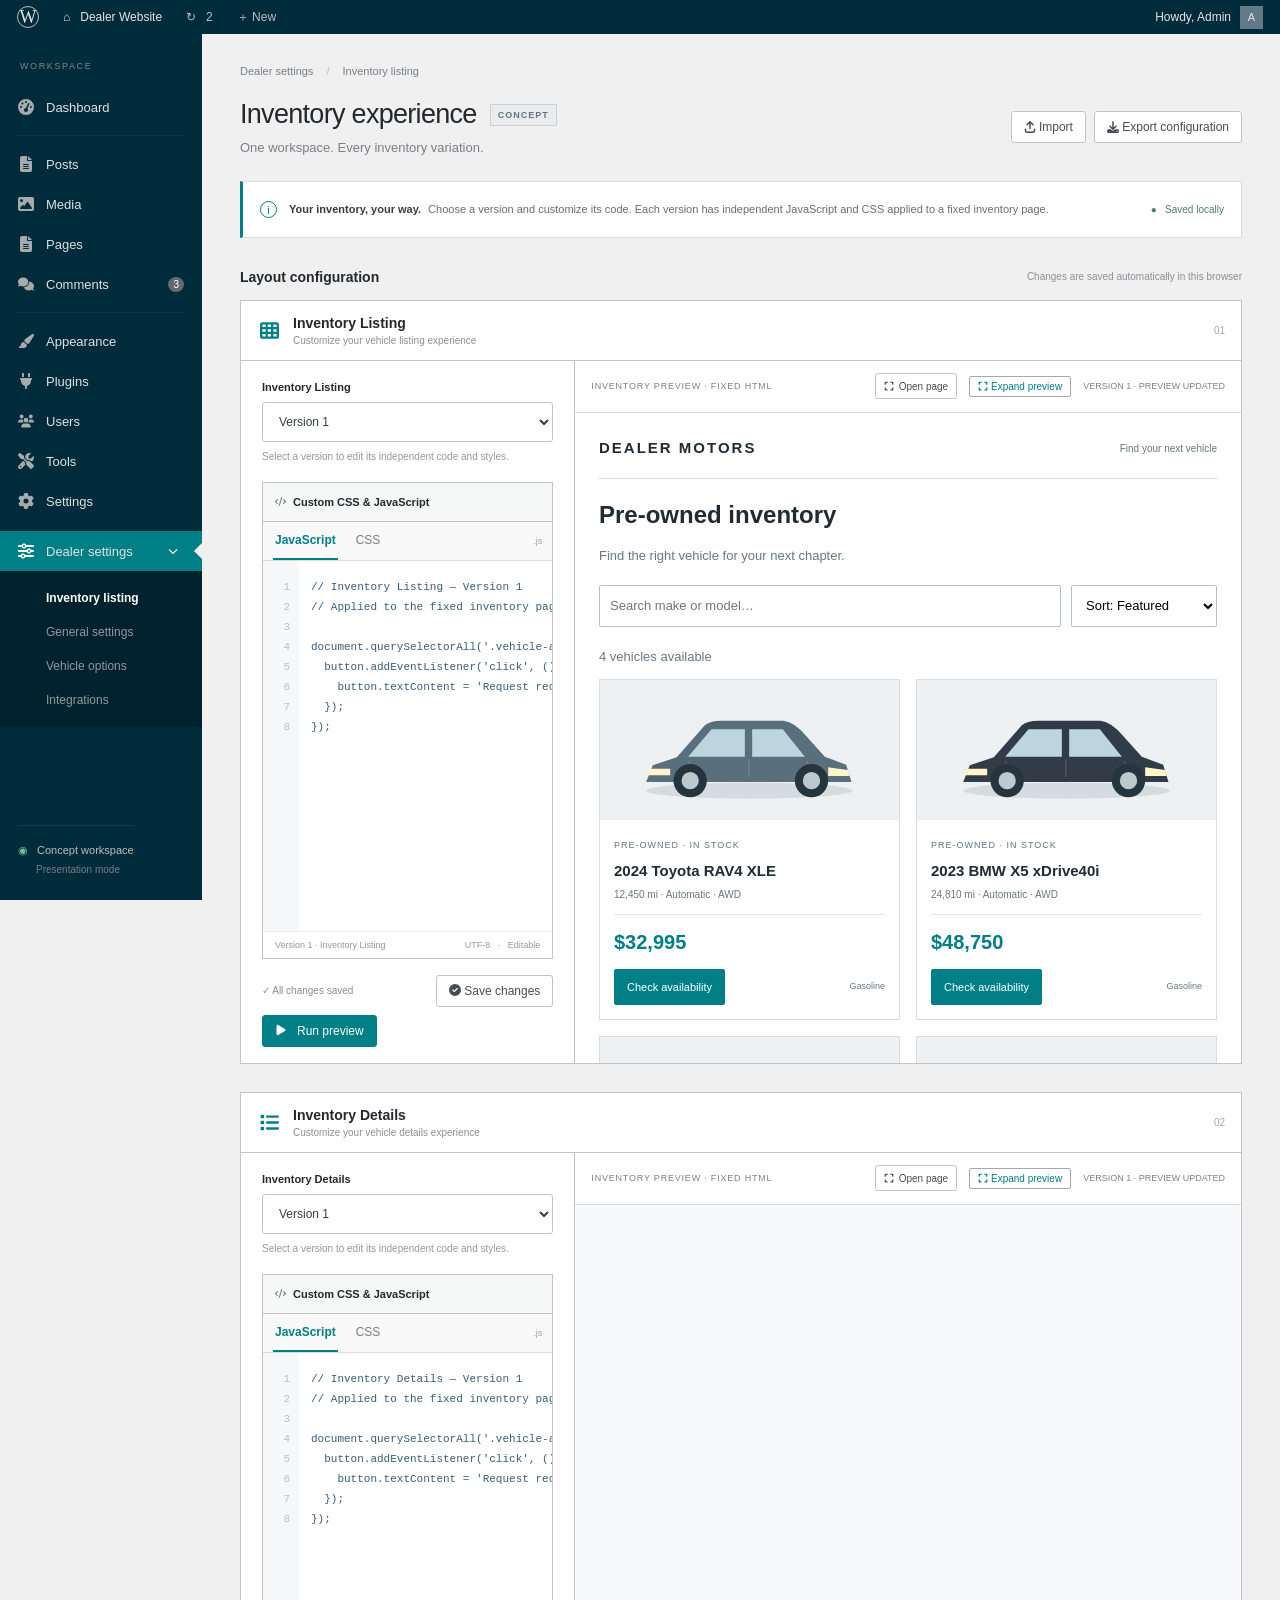
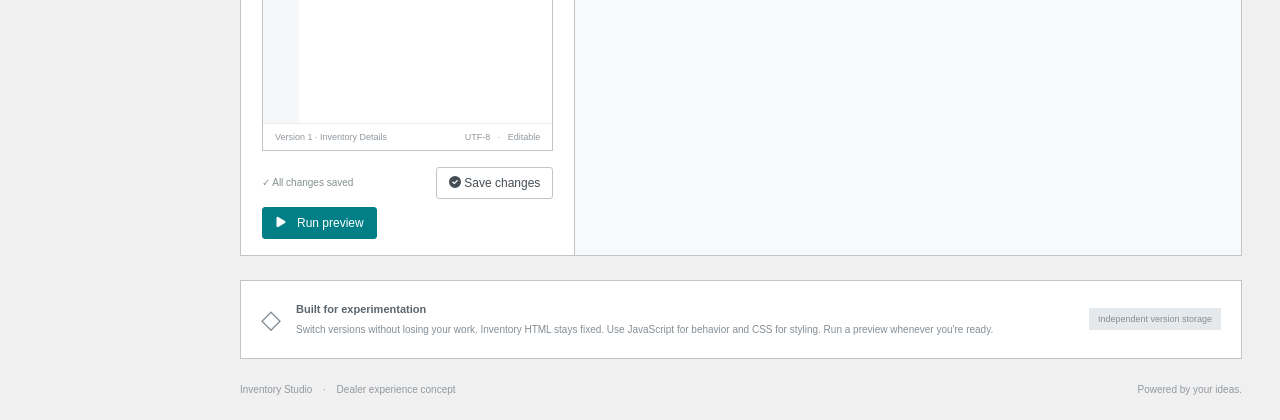
==== commit 5ea3cf24: "Add standalone inventory pages with shared saved edits and reload workflow" ====
--- a/index.html
+++ b/index.html
@@ -7,4 +7,4 @@
 <main><div class="breadcrumbs">Dealer settings <span>/</span> Inventory listing</div><div class="page-heading"><div><h1>Inventory experience <span class="badge">CONCEPT</span></h1><p>One workspace. Every inventory variation.</p></div><div class="heading-actions"><button class="button" id="import-button"><svg class="fa-icon" aria-hidden="true" focusable="false" xmlns="http://www.w3.org/2000/svg" viewBox="0 0 448 512"><path d="M246.6 9.4c-12.5-12.5-32.8-12.5-45.3 0l-128 128c-12.5 12.5-12.5 32.8 0 45.3s32.8 12.5 45.3 0L192 109.3 192 320c0 17.7 14.3 32 32 32s32-14.3 32-32l0-210.7 73.4 73.4c12.5 12.5 32.8 12.5 45.3 0s12.5-32.8 0-45.3l-128-128zM64 352c0-17.7-14.3-32-32-32s-32 14.3-32 32l0 64c0 53 43 96 96 96l256 0c53 0 96-43 96-96l0-64c0-17.7-14.3-32-32-32s-32 14.3-32 32l0 64c0 17.7-14.3 32-32 32L96 448c-17.7 0-32-14.3-32-32l0-64z"/></svg> Import</button><button class="button" id="export-button"><svg class="fa-icon" aria-hidden="true" focusable="false" xmlns="http://www.w3.org/2000/svg" viewBox="0 0 512 512"><path d="M288 32c0-17.7-14.3-32-32-32s-32 14.3-32 32l0 242.7-73.4-73.4c-12.5-12.5-32.8-12.5-45.3 0s-12.5 32.8 0 45.3l128 128c12.5 12.5 32.8 12.5 45.3 0l128-128c12.5-12.5 12.5-32.8 0-45.3s-32.8-12.5-45.3 0L288 274.7 288 32zM64 352c-35.3 0-64 28.7-64 64l0 32c0 35.3 28.7 64 64 64l384 0c35.3 0 64-28.7 64-64l0-32c0-35.3-28.7-64-64-64l-101.5 0-45.3 45.3c-25 25-65.5 25-90.5 0L165.5 352 64 352zm368 56a24 24 0 1 1 0 48 24 24 0 1 1 0-48z"/></svg> Export configuration</button><input type="file" id="import-file" accept="application/json" hidden></div></div>
 <div class="notice"><span class="notice-icon">i</span><div><strong>Your inventory, your way.</strong> Choose a version and customize its code. Each version has independent JavaScript and CSS applied to a fixed inventory page.</div><span class="local-label">● &nbsp; Saved locally</span></div>
 <div class="section-heading"><h2>Layout configuration</h2><span>Changes are saved automatically in this browser</span></div><div class="workspace" id="workspace"></div>
-<div class="help-card"><span>◇</span><div><strong>Built for experimentation</strong><p>Switch versions without losing your work. Inventory HTML stays fixed. Use JavaScript for behavior and CSS for styling. Run a preview whenever you're ready.</p></div><span class="help-tag">Independent version storage</span></div><footer><span>Inventory Studio <span class="footer-dot">·</span> Dealer experience concept</span><span>Powered by your ideas.</span></footer></main><div id="toast" role="status"></div><script src="icons.js"></script><script src="inventory-layouts.js"></script><script src="app.js"></script></body></html>
+<div class="help-card"><span>◇</span><div><strong>Built for experimentation</strong><p>Switch versions without losing your work. Inventory HTML stays fixed. Use JavaScript for behavior and CSS for styling. Run a preview whenever you're ready.</p></div><span class="help-tag">Independent version storage</span></div><footer><span>Inventory Studio <span class="footer-dot">·</span> Dealer experience concept</span><span>Powered by your ideas.</span></footer></main><div id="toast" role="status"></div><script src="icons.js"></script><script src="inventory-layouts.js"></script><script src="inventory-core.js"></script><script src="app.js"></script></body></html>
--- a/styles.css
+++ b/styles.css
@@ -38,3 +38,4 @@
 .editor-widget:focus-within{border-color:#007f86;box-shadow:0 0 0 1px #007f8620}
 @media(max-width:900px){.panel{display:block}.panel>.preview{border-left:0;border-top:1px solid #c3c4c7}.panel>.preview iframe{height:650px;flex:auto}.editor-widget .code-container{height:320px;min-height:260px}.panel>.preview.preview-expanded{display:flex}.panel>.preview.preview-expanded iframe{height:100%;flex:1}.preview-status{display:none}}
 @media(prefers-reduced-motion:reduce){*,*::before,*::after{animation:none!important;transition:none!important;scroll-behavior:auto!important}.button:hover,.expand-preview:hover,.nav-item:hover>.fa-icon,.run:hover .fa-icon{transform:none}}
+.open-inventory{display:inline-flex;align-items:center;gap:5px;text-decoration:none;text-transform:none;letter-spacing:0;font-size:10px;min-height:26px;padding:4px 8px;white-space:nowrap;margin-left:auto}.open-inventory+.expand-preview{margin-left:0}.panel-actions{gap:8px;flex-wrap:wrap}.panel-actions .save-status{margin-right:auto}.save-code{white-space:nowrap}
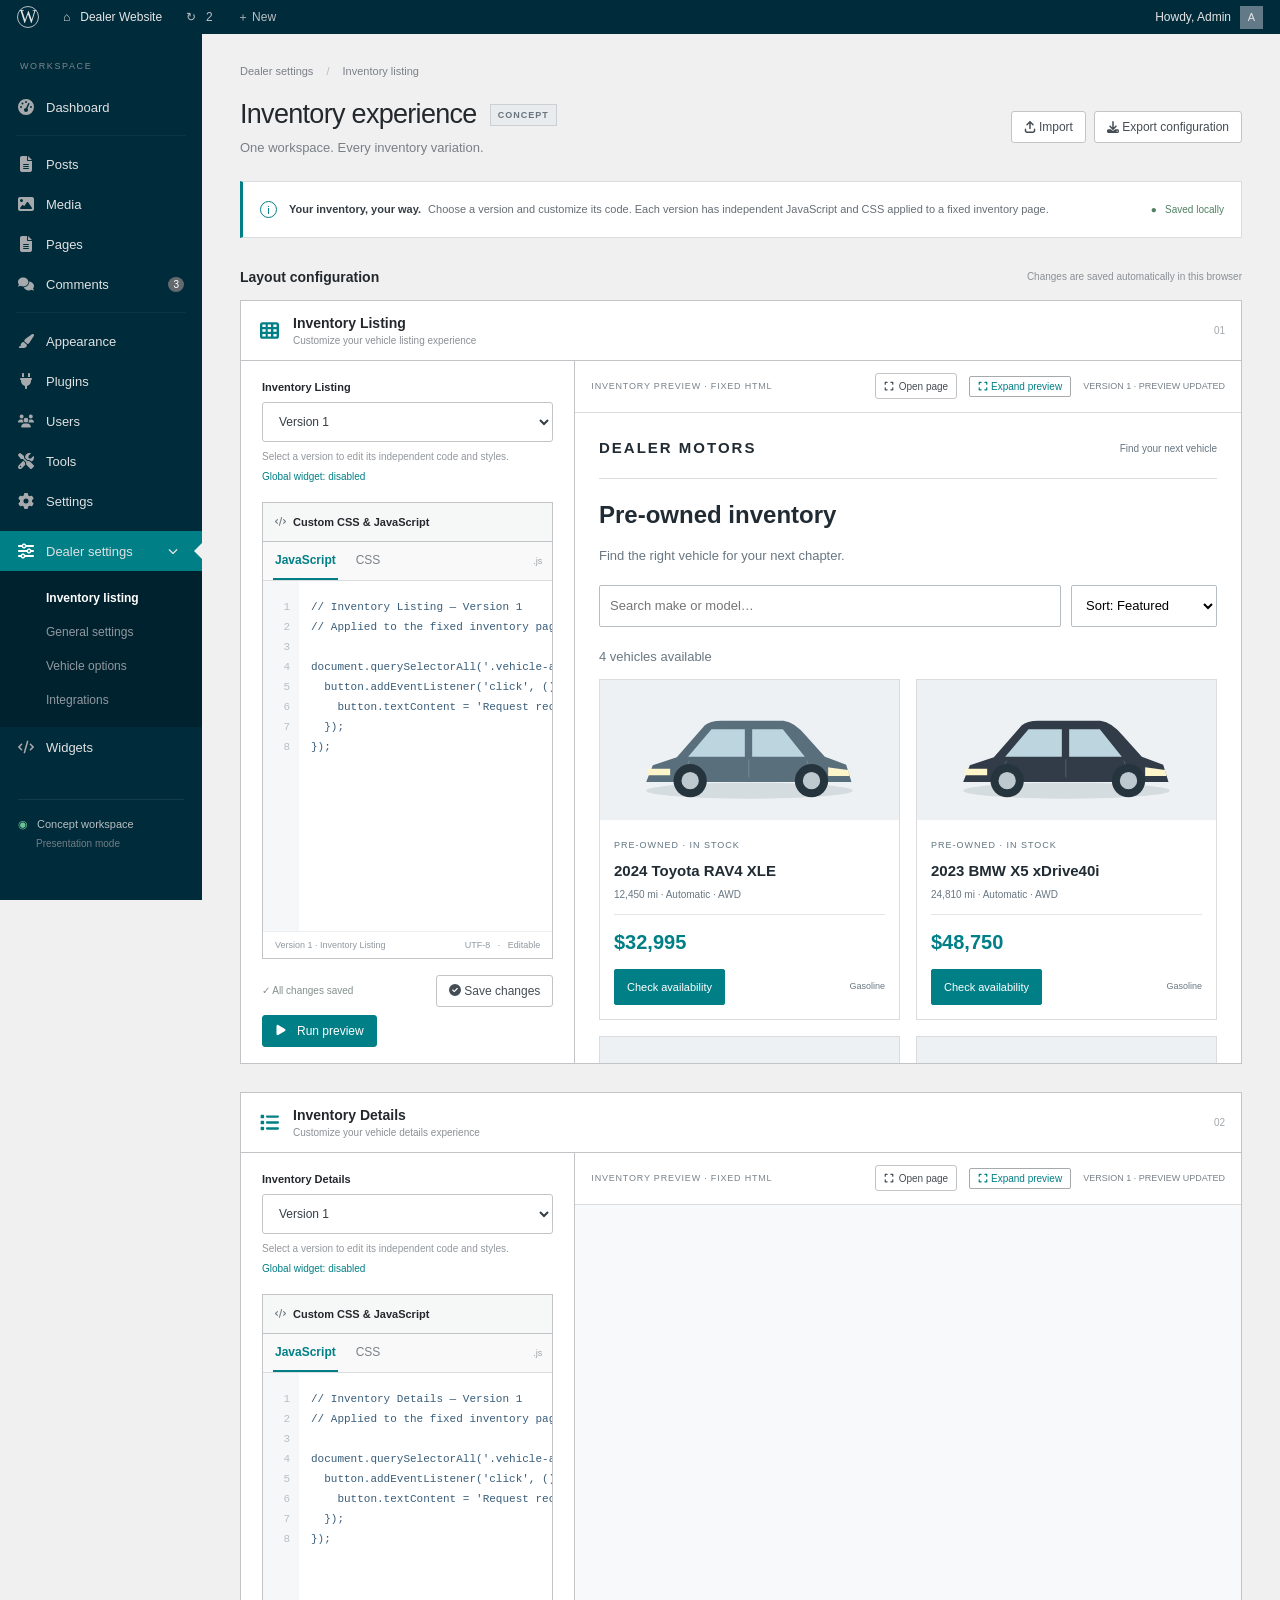
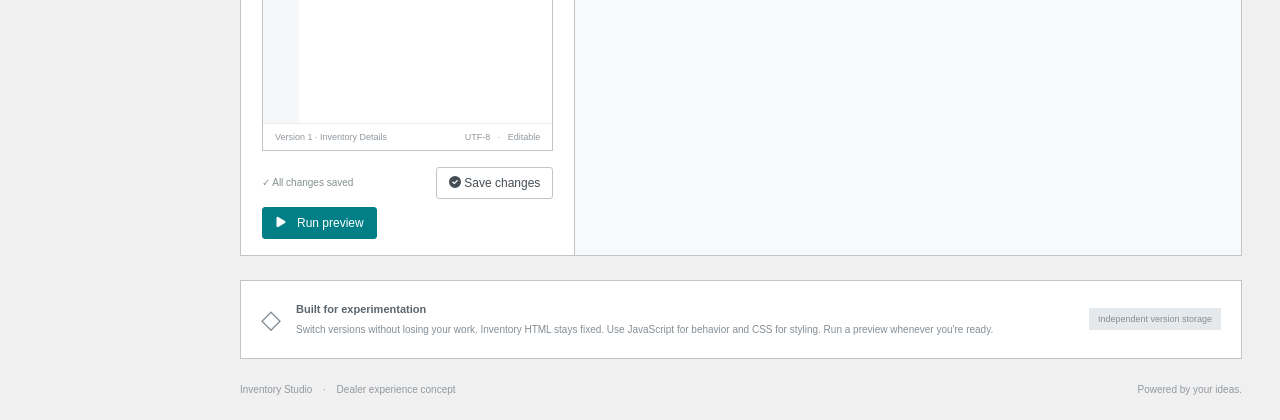
==== commit 212ce72e: "Add global jQuery widgets and guided version-isolation presentation examples" ====
--- a/index.html
+++ b/index.html
@@ -3,8 +3,8 @@
 <head><meta charset="utf-8"><meta name="viewport" content="width=device-width, initial-scale=1"><title>Dealer settings ‹ Inventory Studio</title><link rel="stylesheet" href="styles.css"></head>
 <body>
 <header class="adminbar"><span class="wp-logo">W</span><span class="site-name">⌂ &nbsp; Dealer Website</span><span class="admin-muted">↻ &nbsp; 2</span><span class="admin-muted">＋ New</span><span class="account">Howdy, Admin <span class="avatar">A</span></span></header>
-<aside class="sidebar"><div class="nav-label">WORKSPACE</div><div class="nav-item"><svg class="fa-icon" aria-hidden="true" focusable="false" xmlns="http://www.w3.org/2000/svg" viewBox="0 0 512 512"><path d="M0 256a256 256 0 1 1 512 0A256 256 0 1 1 0 256zM288 96a32 32 0 1 0 -64 0 32 32 0 1 0 64 0zM256 416c35.3 0 64-28.7 64-64c0-17.4-6.9-33.1-18.1-44.6L366 161.7c5.3-12.1-.2-26.3-12.3-31.6s-26.3 .2-31.6 12.3L257.9 288c-.6 0-1.3 0-1.9 0c-35.3 0-64 28.7-64 64s28.7 64 64 64zM176 144a32 32 0 1 0 -64 0 32 32 0 1 0 64 0zM96 288a32 32 0 1 0 0-64 32 32 0 1 0 0 64zm352-32a32 32 0 1 0 -64 0 32 32 0 1 0 64 0z"/></svg> <span>Dashboard</span></div><div class="nav-divider"></div><div class="nav-item"><svg class="fa-icon" aria-hidden="true" focusable="false" xmlns="http://www.w3.org/2000/svg" viewBox="0 0 384 512"><path d="M64 0C28.7 0 0 28.7 0 64L0 448c0 35.3 28.7 64 64 64l256 0c35.3 0 64-28.7 64-64l0-288-128 0c-17.7 0-32-14.3-32-32L224 0 64 0zM256 0l0 128 128 0L256 0zM112 256l160 0c8.8 0 16 7.2 16 16s-7.2 16-16 16l-160 0c-8.8 0-16-7.2-16-16s7.2-16 16-16zm0 64l160 0c8.8 0 16 7.2 16 16s-7.2 16-16 16l-160 0c-8.8 0-16-7.2-16-16s7.2-16 16-16zm0 64l160 0c8.8 0 16 7.2 16 16s-7.2 16-16 16l-160 0c-8.8 0-16-7.2-16-16s7.2-16 16-16z"/></svg> <span>Posts</span></div><div class="nav-item"><svg class="fa-icon" aria-hidden="true" focusable="false" xmlns="http://www.w3.org/2000/svg" viewBox="0 0 512 512"><path d="M0 96C0 60.7 28.7 32 64 32l384 0c35.3 0 64 28.7 64 64l0 320c0 35.3-28.7 64-64 64L64 480c-35.3 0-64-28.7-64-64L0 96zM323.8 202.5c-4.5-6.6-11.9-10.5-19.8-10.5s-15.4 3.9-19.8 10.5l-87 127.6L170.7 297c-4.6-5.7-11.5-9-18.7-9s-14.2 3.3-18.7 9l-64 80c-5.8 7.2-6.9 17.1-2.9 25.4s12.4 13.6 21.6 13.6l96 0 32 0 208 0c8.9 0 17.1-4.9 21.2-12.8s3.6-17.4-1.4-24.7l-120-176zM112 192a48 48 0 1 0 0-96 48 48 0 1 0 0 96z"/></svg> <span>Media</span></div><div class="nav-item"><svg class="fa-icon" aria-hidden="true" focusable="false" xmlns="http://www.w3.org/2000/svg" viewBox="0 0 384 512"><path d="M64 0C28.7 0 0 28.7 0 64L0 448c0 35.3 28.7 64 64 64l256 0c35.3 0 64-28.7 64-64l0-288-128 0c-17.7 0-32-14.3-32-32L224 0 64 0zM256 0l0 128 128 0L256 0zM112 256l160 0c8.8 0 16 7.2 16 16s-7.2 16-16 16l-160 0c-8.8 0-16-7.2-16-16s7.2-16 16-16zm0 64l160 0c8.8 0 16 7.2 16 16s-7.2 16-16 16l-160 0c-8.8 0-16-7.2-16-16s7.2-16 16-16zm0 64l160 0c8.8 0 16 7.2 16 16s-7.2 16-16 16l-160 0c-8.8 0-16-7.2-16-16s7.2-16 16-16z"/></svg> <span>Pages</span></div><div class="nav-item"><svg class="fa-icon" aria-hidden="true" focusable="false" xmlns="http://www.w3.org/2000/svg" viewBox="0 0 640 512"><path d="M208 352c114.9 0 208-78.8 208-176S322.9 0 208 0S0 78.8 0 176c0 38.6 14.7 74.3 39.6 103.4c-3.5 9.4-8.7 17.7-14.2 24.7c-4.8 6.2-9.7 11-13.3 14.3c-1.8 1.6-3.3 2.9-4.3 3.7c-.5 .4-.9 .7-1.1 .8l-.2 .2s0 0 0 0s0 0 0 0C1 327.2-1.4 334.4 .8 340.9S9.1 352 16 352c21.8 0 43.8-5.6 62.1-12.5c9.2-3.5 17.8-7.4 25.2-11.4C134.1 343.3 169.8 352 208 352zM448 176c0 112.3-99.1 196.9-216.5 207C255.8 457.4 336.4 512 432 512c38.2 0 73.9-8.7 104.7-23.9c7.5 4 16 7.9 25.2 11.4c18.3 6.9 40.3 12.5 62.1 12.5c6.9 0 13.1-4.5 15.2-11.1c2.1-6.6-.2-13.8-5.8-17.9c0 0 0 0 0 0s0 0 0 0l-.2-.2c-.2-.2-.6-.4-1.1-.8c-1-.8-2.5-2-4.3-3.7c-3.6-3.3-8.5-8.1-13.3-14.3c-5.5-7-10.7-15.4-14.2-24.7c24.9-29 39.6-64.7 39.6-103.4c0-92.8-84.9-168.9-192.6-175.5c.4 5.1 .6 10.3 .6 15.5z"/></svg> <span>Comments</span><small>3</small></div><div class="nav-divider"></div><div class="nav-item"><svg class="fa-icon" aria-hidden="true" focusable="false" xmlns="http://www.w3.org/2000/svg" viewBox="0 0 576 512"><path d="M339.3 367.1c27.3-3.9 51.9-19.4 67.2-42.9L568.2 74.1c12.6-19.5 9.4-45.3-7.6-61.2S517.7-4.4 499.1 9.6L262.4 187.2c-24 18-38.2 46.1-38.4 76.1L339.3 367.1zm-19.6 25.4l-116-104.4C143.9 290.3 96 339.6 96 400c0 3.9 .2 7.8 .6 11.6C98.4 429.1 86.4 448 68.8 448L64 448c-17.7 0-32 14.3-32 32s14.3 32 32 32l144 0c61.9 0 112-50.1 112-112c0-2.5-.1-5-.2-7.5z"/></svg> <span>Appearance</span></div><div class="nav-item"><svg class="fa-icon" aria-hidden="true" focusable="false" xmlns="http://www.w3.org/2000/svg" viewBox="0 0 384 512"><path d="M96 0C78.3 0 64 14.3 64 32l0 96 64 0 0-96c0-17.7-14.3-32-32-32zM288 0c-17.7 0-32 14.3-32 32l0 96 64 0 0-96c0-17.7-14.3-32-32-32zM32 160c-17.7 0-32 14.3-32 32s14.3 32 32 32l0 32c0 77.4 55 142 128 156.8l0 67.2c0 17.7 14.3 32 32 32s32-14.3 32-32l0-67.2C297 398 352 333.4 352 256l0-32c17.7 0 32-14.3 32-32s-14.3-32-32-32L32 160z"/></svg> <span>Plugins</span></div><div class="nav-item"><svg class="fa-icon" aria-hidden="true" focusable="false" xmlns="http://www.w3.org/2000/svg" viewBox="0 0 640 512"><path d="M144 0a80 80 0 1 1 0 160A80 80 0 1 1 144 0zM512 0a80 80 0 1 1 0 160A80 80 0 1 1 512 0zM0 298.7C0 239.8 47.8 192 106.7 192l42.7 0c15.9 0 31 3.5 44.6 9.7c-1.3 7.2-1.9 14.7-1.9 22.3c0 38.2 16.8 72.5 43.3 96c-.2 0-.4 0-.7 0L21.3 320C9.6 320 0 310.4 0 298.7zM405.3 320c-.2 0-.4 0-.7 0c26.6-23.5 43.3-57.8 43.3-96c0-7.6-.7-15-1.9-22.3c13.6-6.3 28.7-9.7 44.6-9.7l42.7 0C592.2 192 640 239.8 640 298.7c0 11.8-9.6 21.3-21.3 21.3l-213.3 0zM224 224a96 96 0 1 1 192 0 96 96 0 1 1 -192 0zM128 485.3C128 411.7 187.7 352 261.3 352l117.3 0C452.3 352 512 411.7 512 485.3c0 14.7-11.9 26.7-26.7 26.7l-330.7 0c-14.7 0-26.7-11.9-26.7-26.7z"/></svg> <span>Users</span></div><div class="nav-item"><svg class="fa-icon" aria-hidden="true" focusable="false" xmlns="http://www.w3.org/2000/svg" viewBox="0 0 512 512"><path d="M78.6 5C69.1-2.4 55.6-1.5 47 7L7 47c-8.5 8.5-9.4 22-2.1 31.6l80 104c4.5 5.9 11.6 9.4 19 9.4l54.1 0 109 109c-14.7 29-10 65.4 14.3 89.6l112 112c12.5 12.5 32.8 12.5 45.3 0l64-64c12.5-12.5 12.5-32.8 0-45.3l-112-112c-24.2-24.2-60.6-29-89.6-14.3l-109-109 0-54.1c0-7.5-3.5-14.5-9.4-19L78.6 5zM19.9 396.1C7.2 408.8 0 426.1 0 444.1C0 481.6 30.4 512 67.9 512c18 0 35.3-7.2 48-19.9L233.7 374.3c-7.8-20.9-9-43.6-3.6-65.1l-61.7-61.7L19.9 396.1zM512 144c0-10.5-1.1-20.7-3.2-30.5c-2.4-11.2-16.1-14.1-24.2-6l-63.9 63.9c-3 3-7.1 4.7-11.3 4.7L352 176c-8.8 0-16-7.2-16-16l0-57.4c0-4.2 1.7-8.3 4.7-11.3l63.9-63.9c8.1-8.1 5.2-21.8-6-24.2C388.7 1.1 378.5 0 368 0C288.5 0 224 64.5 224 144l0 .8 85.3 85.3c36-9.1 75.8 .5 104 28.7L429 274.5c49-23 83-72.8 83-130.5zM56 432a24 24 0 1 1 48 0 24 24 0 1 1 -48 0z"/></svg> <span>Tools</span></div><div class="nav-item"><svg class="fa-icon" aria-hidden="true" focusable="false" xmlns="http://www.w3.org/2000/svg" viewBox="0 0 512 512"><path d="M495.9 166.6c3.2 8.7 .5 18.4-6.4 24.6l-43.3 39.4c1.1 8.3 1.7 16.8 1.7 25.4s-.6 17.1-1.7 25.4l43.3 39.4c6.9 6.2 9.6 15.9 6.4 24.6c-4.4 11.9-9.7 23.3-15.8 34.3l-4.7 8.1c-6.6 11-14 21.4-22.1 31.2c-5.9 7.2-15.7 9.6-24.5 6.8l-55.7-17.7c-13.4 10.3-28.2 18.9-44 25.4l-12.5 57.1c-2 9.1-9 16.3-18.2 17.8c-13.8 2.3-28 3.5-42.5 3.5s-28.7-1.2-42.5-3.5c-9.2-1.5-16.2-8.7-18.2-17.8l-12.5-57.1c-15.8-6.5-30.6-15.1-44-25.4L83.1 425.9c-8.8 2.8-18.6 .3-24.5-6.8c-8.1-9.8-15.5-20.2-22.1-31.2l-4.7-8.1c-6.1-11-11.4-22.4-15.8-34.3c-3.2-8.7-.5-18.4 6.4-24.6l43.3-39.4C64.6 273.1 64 264.6 64 256s.6-17.1 1.7-25.4L22.4 191.2c-6.9-6.2-9.6-15.9-6.4-24.6c4.4-11.9 9.7-23.3 15.8-34.3l4.7-8.1c6.6-11 14-21.4 22.1-31.2c5.9-7.2 15.7-9.6 24.5-6.8l55.7 17.7c13.4-10.3 28.2-18.9 44-25.4l12.5-57.1c2-9.1 9-16.3 18.2-17.8C227.3 1.2 241.5 0 256 0s28.7 1.2 42.5 3.5c9.2 1.5 16.2 8.7 18.2 17.8l12.5 57.1c15.8 6.5 30.6 15.1 44 25.4l55.7-17.7c8.8-2.8 18.6-.3 24.5 6.8c8.1 9.8 15.5 20.2 22.1 31.2l4.7 8.1c6.1 11 11.4 22.4 15.8 34.3zM256 336a80 80 0 1 0 0-160 80 80 0 1 0 0 160z"/></svg> <span>Settings</span></div><div class="dealer-nav"><button class="nav-item selected" id="dealer-toggle" aria-expanded="true"><svg class="fa-icon" aria-hidden="true" focusable="false" xmlns="http://www.w3.org/2000/svg" viewBox="0 0 512 512"><path d="M0 416c0 17.7 14.3 32 32 32l54.7 0c12.3 28.3 40.5 48 73.3 48s61-19.7 73.3-48L480 448c17.7 0 32-14.3 32-32s-14.3-32-32-32l-246.7 0c-12.3-28.3-40.5-48-73.3-48s-61 19.7-73.3 48L32 384c-17.7 0-32 14.3-32 32zm128 0a32 32 0 1 1 64 0 32 32 0 1 1 -64 0zM320 256a32 32 0 1 1 64 0 32 32 0 1 1 -64 0zm32-80c-32.8 0-61 19.7-73.3 48L32 224c-17.7 0-32 14.3-32 32s14.3 32 32 32l246.7 0c12.3 28.3 40.5 48 73.3 48s61-19.7 73.3-48l54.7 0c17.7 0 32-14.3 32-32s-14.3-32-32-32l-54.7 0c-12.3-28.3-40.5-48-73.3-48zM192 128a32 32 0 1 1 0-64 32 32 0 1 1 0 64zm73.3-64C253 35.7 224.8 16 192 16s-61 19.7-73.3 48L32 64C14.3 64 0 78.3 0 96s14.3 32 32 32l86.7 0c12.3 28.3 40.5 48 73.3 48s61-19.7 73.3-48L480 128c17.7 0 32-14.3 32-32s-14.3-32-32-32L265.3 64z"/></svg> <span>Dealer settings</span><span class="chevron"><svg class="fa-icon" aria-hidden="true" focusable="false" xmlns="http://www.w3.org/2000/svg" viewBox="0 0 512 512"><path d="M233.4 406.6c12.5 12.5 32.8 12.5 45.3 0l192-192c12.5-12.5 12.5-32.8 0-45.3s-32.8-12.5-45.3 0L256 338.7 86.6 169.4c-12.5-12.5-32.8-12.5-45.3 0s-12.5 32.8 0 45.3l192 192z"/></svg></span></button><div class="submenu" id="dealer-menu"><button id="inventory-nav" class="active">Inventory listing</button><span>General settings</span><span>Vehicle options</span><span>Integrations</span></div></div><div class="sidebar-bottom">◉ <span>Concept workspace</span><small>Presentation mode</small></div></aside>
+<aside class="sidebar"><div class="nav-label">WORKSPACE</div><div class="nav-item"><svg class="fa-icon" aria-hidden="true" focusable="false" xmlns="http://www.w3.org/2000/svg" viewBox="0 0 512 512"><path d="M0 256a256 256 0 1 1 512 0A256 256 0 1 1 0 256zM288 96a32 32 0 1 0 -64 0 32 32 0 1 0 64 0zM256 416c35.3 0 64-28.7 64-64c0-17.4-6.9-33.1-18.1-44.6L366 161.7c5.3-12.1-.2-26.3-12.3-31.6s-26.3 .2-31.6 12.3L257.9 288c-.6 0-1.3 0-1.9 0c-35.3 0-64 28.7-64 64s28.7 64 64 64zM176 144a32 32 0 1 0 -64 0 32 32 0 1 0 64 0zM96 288a32 32 0 1 0 0-64 32 32 0 1 0 0 64zm352-32a32 32 0 1 0 -64 0 32 32 0 1 0 64 0z"/></svg> <span>Dashboard</span></div><div class="nav-divider"></div><div class="nav-item"><svg class="fa-icon" aria-hidden="true" focusable="false" xmlns="http://www.w3.org/2000/svg" viewBox="0 0 384 512"><path d="M64 0C28.7 0 0 28.7 0 64L0 448c0 35.3 28.7 64 64 64l256 0c35.3 0 64-28.7 64-64l0-288-128 0c-17.7 0-32-14.3-32-32L224 0 64 0zM256 0l0 128 128 0L256 0zM112 256l160 0c8.8 0 16 7.2 16 16s-7.2 16-16 16l-160 0c-8.8 0-16-7.2-16-16s7.2-16 16-16zm0 64l160 0c8.8 0 16 7.2 16 16s-7.2 16-16 16l-160 0c-8.8 0-16-7.2-16-16s7.2-16 16-16zm0 64l160 0c8.8 0 16 7.2 16 16s-7.2 16-16 16l-160 0c-8.8 0-16-7.2-16-16s7.2-16 16-16z"/></svg> <span>Posts</span></div><div class="nav-item"><svg class="fa-icon" aria-hidden="true" focusable="false" xmlns="http://www.w3.org/2000/svg" viewBox="0 0 512 512"><path d="M0 96C0 60.7 28.7 32 64 32l384 0c35.3 0 64 28.7 64 64l0 320c0 35.3-28.7 64-64 64L64 480c-35.3 0-64-28.7-64-64L0 96zM323.8 202.5c-4.5-6.6-11.9-10.5-19.8-10.5s-15.4 3.9-19.8 10.5l-87 127.6L170.7 297c-4.6-5.7-11.5-9-18.7-9s-14.2 3.3-18.7 9l-64 80c-5.8 7.2-6.9 17.1-2.9 25.4s12.4 13.6 21.6 13.6l96 0 32 0 208 0c8.9 0 17.1-4.9 21.2-12.8s3.6-17.4-1.4-24.7l-120-176zM112 192a48 48 0 1 0 0-96 48 48 0 1 0 0 96z"/></svg> <span>Media</span></div><div class="nav-item"><svg class="fa-icon" aria-hidden="true" focusable="false" xmlns="http://www.w3.org/2000/svg" viewBox="0 0 384 512"><path d="M64 0C28.7 0 0 28.7 0 64L0 448c0 35.3 28.7 64 64 64l256 0c35.3 0 64-28.7 64-64l0-288-128 0c-17.7 0-32-14.3-32-32L224 0 64 0zM256 0l0 128 128 0L256 0zM112 256l160 0c8.8 0 16 7.2 16 16s-7.2 16-16 16l-160 0c-8.8 0-16-7.2-16-16s7.2-16 16-16zm0 64l160 0c8.8 0 16 7.2 16 16s-7.2 16-16 16l-160 0c-8.8 0-16-7.2-16-16s7.2-16 16-16zm0 64l160 0c8.8 0 16 7.2 16 16s-7.2 16-16 16l-160 0c-8.8 0-16-7.2-16-16s7.2-16 16-16z"/></svg> <span>Pages</span></div><div class="nav-item"><svg class="fa-icon" aria-hidden="true" focusable="false" xmlns="http://www.w3.org/2000/svg" viewBox="0 0 640 512"><path d="M208 352c114.9 0 208-78.8 208-176S322.9 0 208 0S0 78.8 0 176c0 38.6 14.7 74.3 39.6 103.4c-3.5 9.4-8.7 17.7-14.2 24.7c-4.8 6.2-9.7 11-13.3 14.3c-1.8 1.6-3.3 2.9-4.3 3.7c-.5 .4-.9 .7-1.1 .8l-.2 .2s0 0 0 0s0 0 0 0C1 327.2-1.4 334.4 .8 340.9S9.1 352 16 352c21.8 0 43.8-5.6 62.1-12.5c9.2-3.5 17.8-7.4 25.2-11.4C134.1 343.3 169.8 352 208 352zM448 176c0 112.3-99.1 196.9-216.5 207C255.8 457.4 336.4 512 432 512c38.2 0 73.9-8.7 104.7-23.9c7.5 4 16 7.9 25.2 11.4c18.3 6.9 40.3 12.5 62.1 12.5c6.9 0 13.1-4.5 15.2-11.1c2.1-6.6-.2-13.8-5.8-17.9c0 0 0 0 0 0s0 0 0 0l-.2-.2c-.2-.2-.6-.4-1.1-.8c-1-.8-2.5-2-4.3-3.7c-3.6-3.3-8.5-8.1-13.3-14.3c-5.5-7-10.7-15.4-14.2-24.7c24.9-29 39.6-64.7 39.6-103.4c0-92.8-84.9-168.9-192.6-175.5c.4 5.1 .6 10.3 .6 15.5z"/></svg> <span>Comments</span><small>3</small></div><div class="nav-divider"></div><div class="nav-item"><svg class="fa-icon" aria-hidden="true" focusable="false" xmlns="http://www.w3.org/2000/svg" viewBox="0 0 576 512"><path d="M339.3 367.1c27.3-3.9 51.9-19.4 67.2-42.9L568.2 74.1c12.6-19.5 9.4-45.3-7.6-61.2S517.7-4.4 499.1 9.6L262.4 187.2c-24 18-38.2 46.1-38.4 76.1L339.3 367.1zm-19.6 25.4l-116-104.4C143.9 290.3 96 339.6 96 400c0 3.9 .2 7.8 .6 11.6C98.4 429.1 86.4 448 68.8 448L64 448c-17.7 0-32 14.3-32 32s14.3 32 32 32l144 0c61.9 0 112-50.1 112-112c0-2.5-.1-5-.2-7.5z"/></svg> <span>Appearance</span></div><div class="nav-item"><svg class="fa-icon" aria-hidden="true" focusable="false" xmlns="http://www.w3.org/2000/svg" viewBox="0 0 384 512"><path d="M96 0C78.3 0 64 14.3 64 32l0 96 64 0 0-96c0-17.7-14.3-32-32-32zM288 0c-17.7 0-32 14.3-32 32l0 96 64 0 0-96c0-17.7-14.3-32-32-32zM32 160c-17.7 0-32 14.3-32 32s14.3 32 32 32l0 32c0 77.4 55 142 128 156.8l0 67.2c0 17.7 14.3 32 32 32s32-14.3 32-32l0-67.2C297 398 352 333.4 352 256l0-32c17.7 0 32-14.3 32-32s-14.3-32-32-32L32 160z"/></svg> <span>Plugins</span></div><div class="nav-item"><svg class="fa-icon" aria-hidden="true" focusable="false" xmlns="http://www.w3.org/2000/svg" viewBox="0 0 640 512"><path d="M144 0a80 80 0 1 1 0 160A80 80 0 1 1 144 0zM512 0a80 80 0 1 1 0 160A80 80 0 1 1 512 0zM0 298.7C0 239.8 47.8 192 106.7 192l42.7 0c15.9 0 31 3.5 44.6 9.7c-1.3 7.2-1.9 14.7-1.9 22.3c0 38.2 16.8 72.5 43.3 96c-.2 0-.4 0-.7 0L21.3 320C9.6 320 0 310.4 0 298.7zM405.3 320c-.2 0-.4 0-.7 0c26.6-23.5 43.3-57.8 43.3-96c0-7.6-.7-15-1.9-22.3c13.6-6.3 28.7-9.7 44.6-9.7l42.7 0C592.2 192 640 239.8 640 298.7c0 11.8-9.6 21.3-21.3 21.3l-213.3 0zM224 224a96 96 0 1 1 192 0 96 96 0 1 1 -192 0zM128 485.3C128 411.7 187.7 352 261.3 352l117.3 0C452.3 352 512 411.7 512 485.3c0 14.7-11.9 26.7-26.7 26.7l-330.7 0c-14.7 0-26.7-11.9-26.7-26.7z"/></svg> <span>Users</span></div><div class="nav-item"><svg class="fa-icon" aria-hidden="true" focusable="false" xmlns="http://www.w3.org/2000/svg" viewBox="0 0 512 512"><path d="M78.6 5C69.1-2.4 55.6-1.5 47 7L7 47c-8.5 8.5-9.4 22-2.1 31.6l80 104c4.5 5.9 11.6 9.4 19 9.4l54.1 0 109 109c-14.7 29-10 65.4 14.3 89.6l112 112c12.5 12.5 32.8 12.5 45.3 0l64-64c12.5-12.5 12.5-32.8 0-45.3l-112-112c-24.2-24.2-60.6-29-89.6-14.3l-109-109 0-54.1c0-7.5-3.5-14.5-9.4-19L78.6 5zM19.9 396.1C7.2 408.8 0 426.1 0 444.1C0 481.6 30.4 512 67.9 512c18 0 35.3-7.2 48-19.9L233.7 374.3c-7.8-20.9-9-43.6-3.6-65.1l-61.7-61.7L19.9 396.1zM512 144c0-10.5-1.1-20.7-3.2-30.5c-2.4-11.2-16.1-14.1-24.2-6l-63.9 63.9c-3 3-7.1 4.7-11.3 4.7L352 176c-8.8 0-16-7.2-16-16l0-57.4c0-4.2 1.7-8.3 4.7-11.3l63.9-63.9c8.1-8.1 5.2-21.8-6-24.2C388.7 1.1 378.5 0 368 0C288.5 0 224 64.5 224 144l0 .8 85.3 85.3c36-9.1 75.8 .5 104 28.7L429 274.5c49-23 83-72.8 83-130.5zM56 432a24 24 0 1 1 48 0 24 24 0 1 1 -48 0z"/></svg> <span>Tools</span></div><div class="nav-item"><svg class="fa-icon" aria-hidden="true" focusable="false" xmlns="http://www.w3.org/2000/svg" viewBox="0 0 512 512"><path d="M495.9 166.6c3.2 8.7 .5 18.4-6.4 24.6l-43.3 39.4c1.1 8.3 1.7 16.8 1.7 25.4s-.6 17.1-1.7 25.4l43.3 39.4c6.9 6.2 9.6 15.9 6.4 24.6c-4.4 11.9-9.7 23.3-15.8 34.3l-4.7 8.1c-6.6 11-14 21.4-22.1 31.2c-5.9 7.2-15.7 9.6-24.5 6.8l-55.7-17.7c-13.4 10.3-28.2 18.9-44 25.4l-12.5 57.1c-2 9.1-9 16.3-18.2 17.8c-13.8 2.3-28 3.5-42.5 3.5s-28.7-1.2-42.5-3.5c-9.2-1.5-16.2-8.7-18.2-17.8l-12.5-57.1c-15.8-6.5-30.6-15.1-44-25.4L83.1 425.9c-8.8 2.8-18.6 .3-24.5-6.8c-8.1-9.8-15.5-20.2-22.1-31.2l-4.7-8.1c-6.1-11-11.4-22.4-15.8-34.3c-3.2-8.7-.5-18.4 6.4-24.6l43.3-39.4C64.6 273.1 64 264.6 64 256s.6-17.1 1.7-25.4L22.4 191.2c-6.9-6.2-9.6-15.9-6.4-24.6c4.4-11.9 9.7-23.3 15.8-34.3l4.7-8.1c6.6-11 14-21.4 22.1-31.2c5.9-7.2 15.7-9.6 24.5-6.8l55.7 17.7c13.4-10.3 28.2-18.9 44-25.4l12.5-57.1c2-9.1 9-16.3 18.2-17.8C227.3 1.2 241.5 0 256 0s28.7 1.2 42.5 3.5c9.2 1.5 16.2 8.7 18.2 17.8l12.5 57.1c15.8 6.5 30.6 15.1 44 25.4l55.7-17.7c8.8-2.8 18.6-.3 24.5 6.8c8.1 9.8 15.5 20.2 22.1 31.2l4.7 8.1c6.1 11 11.4 22.4 15.8 34.3zM256 336a80 80 0 1 0 0-160 80 80 0 1 0 0 160z"/></svg> <span>Settings</span></div><div class="dealer-nav"><button class="nav-item selected" id="dealer-toggle" aria-expanded="true"><svg class="fa-icon" aria-hidden="true" focusable="false" xmlns="http://www.w3.org/2000/svg" viewBox="0 0 512 512"><path d="M0 416c0 17.7 14.3 32 32 32l54.7 0c12.3 28.3 40.5 48 73.3 48s61-19.7 73.3-48L480 448c17.7 0 32-14.3 32-32s-14.3-32-32-32l-246.7 0c-12.3-28.3-40.5-48-73.3-48s-61 19.7-73.3 48L32 384c-17.7 0-32 14.3-32 32zm128 0a32 32 0 1 1 64 0 32 32 0 1 1 -64 0zM320 256a32 32 0 1 1 64 0 32 32 0 1 1 -64 0zm32-80c-32.8 0-61 19.7-73.3 48L32 224c-17.7 0-32 14.3-32 32s14.3 32 32 32l246.7 0c12.3 28.3 40.5 48 73.3 48s61-19.7 73.3-48l54.7 0c17.7 0 32-14.3 32-32s-14.3-32-32-32l-54.7 0c-12.3-28.3-40.5-48-73.3-48zM192 128a32 32 0 1 1 0-64 32 32 0 1 1 0 64zm73.3-64C253 35.7 224.8 16 192 16s-61 19.7-73.3 48L32 64C14.3 64 0 78.3 0 96s14.3 32 32 32l86.7 0c12.3 28.3 40.5 48 73.3 48s61-19.7 73.3-48L480 128c17.7 0 32-14.3 32-32s-14.3-32-32-32L265.3 64z"/></svg> <span>Dealer settings</span><span class="chevron"><svg class="fa-icon" aria-hidden="true" focusable="false" xmlns="http://www.w3.org/2000/svg" viewBox="0 0 512 512"><path d="M233.4 406.6c12.5 12.5 32.8 12.5 45.3 0l192-192c12.5-12.5 12.5-32.8 0-45.3s-32.8-12.5-45.3 0L256 338.7 86.6 169.4c-12.5-12.5-32.8-12.5-45.3 0s-12.5 32.8 0 45.3l192 192z"/></svg></span></button><div class="submenu" id="dealer-menu"><button id="inventory-nav" class="active">Inventory listing</button><span>General settings</span><span>Vehicle options</span><span>Integrations</span></div></div><button class="nav-item" id="widgets-nav" type="button" aria-controls="widgets-section"><svg class="fa-icon" aria-hidden="true" focusable="false" xmlns="http://www.w3.org/2000/svg" viewBox="0 0 640 512"><path d="M392.8 1.2c-17-4.9-34.7 5-39.6 22l-128 448c-4.9 17 5 34.7 22 39.6s34.7-5 39.6-22l128-448c4.9-17-5-34.7-22-39.6zm80.6 120.1c-12.5 12.5-12.5 32.8 0 45.3L562.7 256l-89.4 89.4c-12.5 12.5-12.5 32.8 0 45.3s32.8 12.5 45.3 0l112-112c12.5-12.5 12.5-32.8 0-45.3l-112-112c-12.5-12.5-32.8-12.5-45.3 0zm-306.7 0c-12.5-12.5-32.8-12.5-45.3 0l-112 112c-12.5 12.5-12.5 32.8 0 45.3l112 112c12.5 12.5 32.8 12.5 45.3 0s12.5-32.8 0-45.3L77.3 256l89.4-89.4c12.5-12.5 12.5-32.8 0-45.3z"/></svg><span>Widgets</span></button><div class="sidebar-bottom">◉ <span>Concept workspace</span><small>Presentation mode</small></div></aside>
 <main><div class="breadcrumbs">Dealer settings <span>/</span> Inventory listing</div><div class="page-heading"><div><h1>Inventory experience <span class="badge">CONCEPT</span></h1><p>One workspace. Every inventory variation.</p></div><div class="heading-actions"><button class="button" id="import-button"><svg class="fa-icon" aria-hidden="true" focusable="false" xmlns="http://www.w3.org/2000/svg" viewBox="0 0 448 512"><path d="M246.6 9.4c-12.5-12.5-32.8-12.5-45.3 0l-128 128c-12.5 12.5-12.5 32.8 0 45.3s32.8 12.5 45.3 0L192 109.3 192 320c0 17.7 14.3 32 32 32s32-14.3 32-32l0-210.7 73.4 73.4c12.5 12.5 32.8 12.5 45.3 0s12.5-32.8 0-45.3l-128-128zM64 352c0-17.7-14.3-32-32-32s-32 14.3-32 32l0 64c0 53 43 96 96 96l256 0c53 0 96-43 96-96l0-64c0-17.7-14.3-32-32-32s-32 14.3-32 32l0 64c0 17.7-14.3 32-32 32L96 448c-17.7 0-32-14.3-32-32l0-64z"/></svg> Import</button><button class="button" id="export-button"><svg class="fa-icon" aria-hidden="true" focusable="false" xmlns="http://www.w3.org/2000/svg" viewBox="0 0 512 512"><path d="M288 32c0-17.7-14.3-32-32-32s-32 14.3-32 32l0 242.7-73.4-73.4c-12.5-12.5-32.8-12.5-45.3 0s-12.5 32.8 0 45.3l128 128c12.5 12.5 32.8 12.5 45.3 0l128-128c12.5-12.5 12.5-32.8 0-45.3s-32.8-12.5-45.3 0L288 274.7 288 32zM64 352c-35.3 0-64 28.7-64 64l0 32c0 35.3 28.7 64 64 64l384 0c35.3 0 64-28.7 64-64l0-32c0-35.3-28.7-64-64-64l-101.5 0-45.3 45.3c-25 25-65.5 25-90.5 0L165.5 352 64 352zm368 56a24 24 0 1 1 0 48 24 24 0 1 1 0-48z"/></svg> Export configuration</button><input type="file" id="import-file" accept="application/json" hidden></div></div>
 <div class="notice"><span class="notice-icon">i</span><div><strong>Your inventory, your way.</strong> Choose a version and customize its code. Each version has independent JavaScript and CSS applied to a fixed inventory page.</div><span class="local-label">● &nbsp; Saved locally</span></div>
-<div class="section-heading"><h2>Layout configuration</h2><span>Changes are saved automatically in this browser</span></div><div class="workspace" id="workspace"></div>
-<div class="help-card"><span>◇</span><div><strong>Built for experimentation</strong><p>Switch versions without losing your work. Inventory HTML stays fixed. Use JavaScript for behavior and CSS for styling. Run a preview whenever you're ready.</p></div><span class="help-tag">Independent version storage</span></div><footer><span>Inventory Studio <span class="footer-dot">·</span> Dealer experience concept</span><span>Powered by your ideas.</span></footer></main><div id="toast" role="status"></div><script src="icons.js"></script><script src="inventory-layouts.js"></script><script src="inventory-core.js"></script><script src="app.js"></script></body></html>
+<section id="inventory-section"><p id="demo-run-note" class="demo-run-note" role="status" hidden></p><div class="section-heading"><h2>Layout configuration</h2><span>Changes are saved automatically in this browser</span></div><div class="workspace" id="workspace"></div>
+<div class="help-card"><span>◇</span><div><strong>Built for experimentation</strong><p>Switch versions without losing your work. Inventory HTML stays fixed. Use JavaScript for behavior and CSS for styling. Run a preview whenever you're ready.</p></div><span class="help-tag">Independent version storage</span></div></section><section id="widgets-section" hidden aria-label="Widgets"><div id="widgets-content"></div></section><footer><span>Inventory Studio <span class="footer-dot">·</span> Dealer experience concept</span><span>Powered by your ideas.</span></footer></main><div id="toast" role="status"></div><script src="icons.js"></script><script src="inventory-layouts.js"></script><script src="inventory-core.js"></script><script src="app.js"></script><script src="widgets.js"></script></body></html>
--- a/styles.css
+++ b/styles.css
@@ -39,3 +39,13 @@
 @media(max-width:900px){.panel{display:block}.panel>.preview{border-left:0;border-top:1px solid #c3c4c7}.panel>.preview iframe{height:650px;flex:auto}.editor-widget .code-container{height:320px;min-height:260px}.panel>.preview.preview-expanded{display:flex}.panel>.preview.preview-expanded iframe{height:100%;flex:1}.preview-status{display:none}}
 @media(prefers-reduced-motion:reduce){*,*::before,*::after{animation:none!important;transition:none!important;scroll-behavior:auto!important}.button:hover,.expand-preview:hover,.nav-item:hover>.fa-icon,.run:hover .fa-icon{transform:none}}
 .open-inventory{display:inline-flex;align-items:center;gap:5px;text-decoration:none;text-transform:none;letter-spacing:0;font-size:10px;min-height:26px;padding:4px 8px;white-space:nowrap;margin-left:auto}.open-inventory+.expand-preview{margin-left:0}.panel-actions{gap:8px;flex-wrap:wrap}.panel-actions .save-status{margin-right:auto}.save-code{white-space:nowrap}
+
+/* Global widgets and the presentation laboratory. */
+.sidebar{overflow-y:auto}.sidebar-bottom{position:static;margin-top:32px;margin-bottom:25px}
+[hidden]{display:none!important}.demo-run-note{padding:14px 16px;background:#fff8df;border:1px solid #d4b86b;color:#66511c;line-height:1.7;font-size:12px}
+.widgets-intro{background:#fff;border:1px solid #c3c4c7;border-left:3px solid #007f86;padding:18px 20px;margin:25px 0 20px}.widgets-intro strong{font-size:16px}.widgets-intro p{max-width:1000px;color:#646970;line-height:1.7;margin-bottom:0}
+.widgets-grid{display:grid;grid-template-columns:minmax(0,1.3fr) minmax(280px,.8fr);gap:22px}.global-widget-box,.widget-explanation{background:#fff;border:1px solid #c3c4c7;padding:20px;min-width:0}.widgets-grid h2,.examples-heading h2{font-size:15px;margin:0 0 14px}.global-widget-box>p,.widget-explanation p,.widget-explanation li{font-size:12px;line-height:1.8;color:#646970}.widget-explanation ol{padding-left:20px}.widget-explanation li{padding-bottom:12px}.widget-explanation a{color:#007f86;line-height:1.8}
+.widget-enable{display:flex;align-items:center;gap:8px;font-size:12px;margin:18px 0}.widget-enable input{accent-color:#007f86;width:16px;height:16px}#widget-html{width:100%;height:330px;resize:vertical;border:1px solid #a7aaad;background:#fcfcfd;color:#284d61;font:12px/1.7 ui-monospace,SFMono-Regular,Consolas,monospace;padding:14px;tab-size:2}#widget-html:focus{outline:1px solid #007f86;border-color:#007f86}.widget-controls{display:flex;gap:12px;align-items:center;flex-wrap:wrap;margin:14px 0}.widget-controls span{color:#52766e;font-size:11px}.widget-controls .widget-error{color:#b32d2e}.global-widget-box>small{font-size:10px;color:#7b838a;line-height:1.7}.screen-reader-label{position:absolute;clip-path:inset(50%);width:1px;height:1px;overflow:hidden}
+.examples-heading{display:flex;align-items:center;justify-content:space-between;gap:16px;margin:30px 0 16px}.examples-heading h2{margin-bottom:6px}.examples-heading p{font-size:11px;color:#737a80}.button:disabled{opacity:.5;cursor:default;transform:none;box-shadow:none}.scenario-library{display:grid;grid-template-columns:repeat(3,minmax(0,1fr));gap:18px}.scenario-card{background:#fff;border:1px solid #c3c4c7;padding:20px;min-width:0}.scenario-card h3{font-size:14px;line-height:1.6;margin:0 0 10px}.scenario-card p{font-size:12px;line-height:1.8;color:#646970}.scenario-card .scenario-failure{border-left:2px solid #dba07d;padding-left:10px}.scenario-card .scenario-solution{border-left:2px solid #69aaa2;padding-left:10px}.scenario-actions{display:flex;gap:8px;flex-wrap:wrap;margin:18px 0}.example-source{border-top:1px solid #dcdcde;padding-top:12px}.example-source summary{color:#007f86;font-size:12px;cursor:pointer}.example-source summary:hover{text-decoration:underline}.example-source label{display:block;font-size:11px;margin-top:12px}.example-source select{display:block;width:100%;max-width:100%;margin-top:8px;padding:7px;border:1px solid #a7aaad;background:#fff;font-size:11px}.example-source pre{font:11px/1.7 ui-monospace,SFMono-Regular,Consolas,monospace;max-height:350px;overflow:auto;background:#f6f7f7;padding:12px;border:1px solid #dcdcde;color:#314e60;tab-size:2}
+.shared-examples{display:flex;align-items:center;gap:12px;border:1px solid #c3c4c7;background:#fff;padding:20px;margin:22px 0}.shared-examples>div{flex:1}.shared-examples h3,.tradeoff-grid h3{font-size:14px;margin:0 0 8px}.shared-examples p{font-size:12px;color:#646970;line-height:1.8;margin:0}.tradeoff-grid{display:grid;grid-template-columns:repeat(3,minmax(0,1fr));gap:18px}.tradeoff-grid article{border-top:3px solid #007f86;background:#fff;padding:20px;border-inline:1px solid #dcdcde;border-bottom:1px solid #dcdcde}.tradeoff-grid p,.tradeoff-grid li{font-size:12px;line-height:1.8;color:#646970}.tradeoff-grid ul{padding-left:18px}.widget-indicator{color:#007f86!important}
+@media(max-width:1150px){.widgets-grid{grid-template-columns:1fr}.scenario-library,.tradeoff-grid{grid-template-columns:1fr}.shared-examples{flex-wrap:wrap}.shared-examples>div{flex-basis:100%}}@media(max-width:650px){.examples-heading{align-items:flex-start;flex-direction:column}.global-widget-box,.widget-explanation,.scenario-card{padding:16px}#widget-html{font-size:11px}.widgets-intro{padding:16px}}
